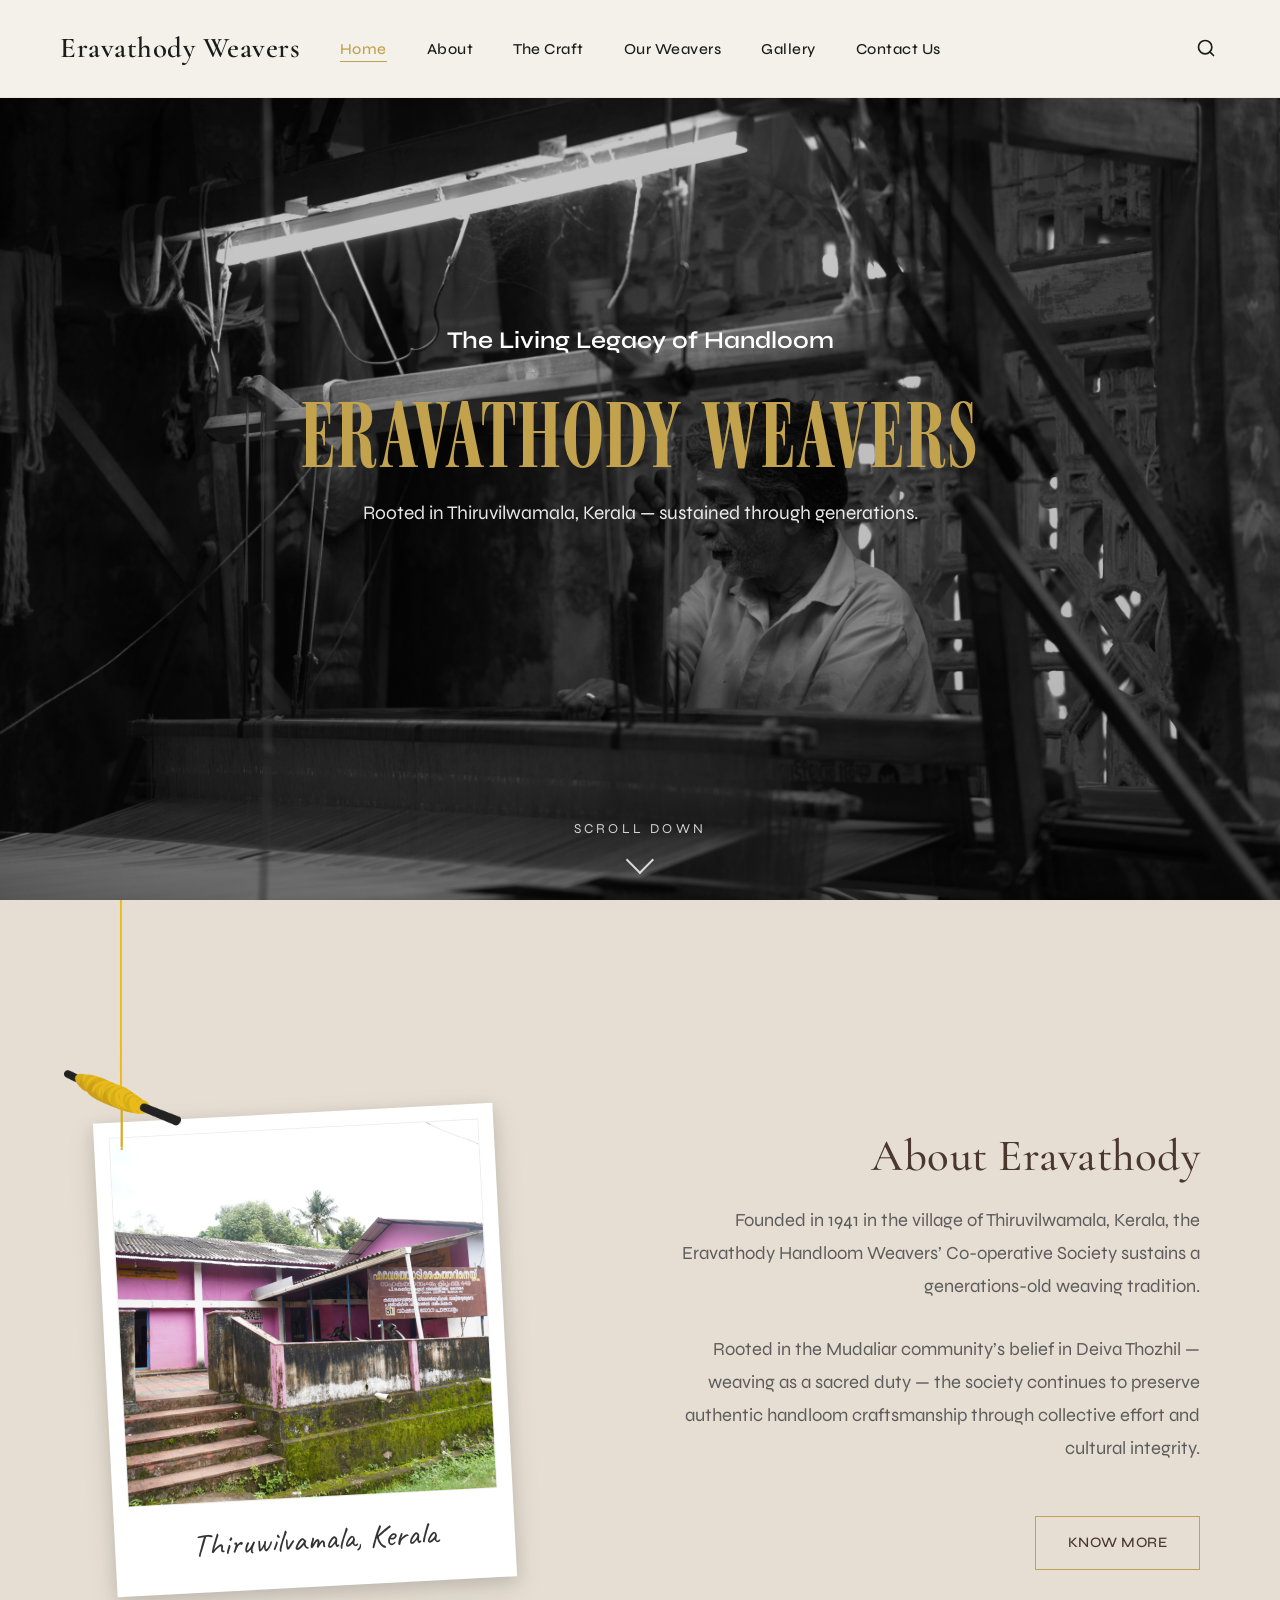
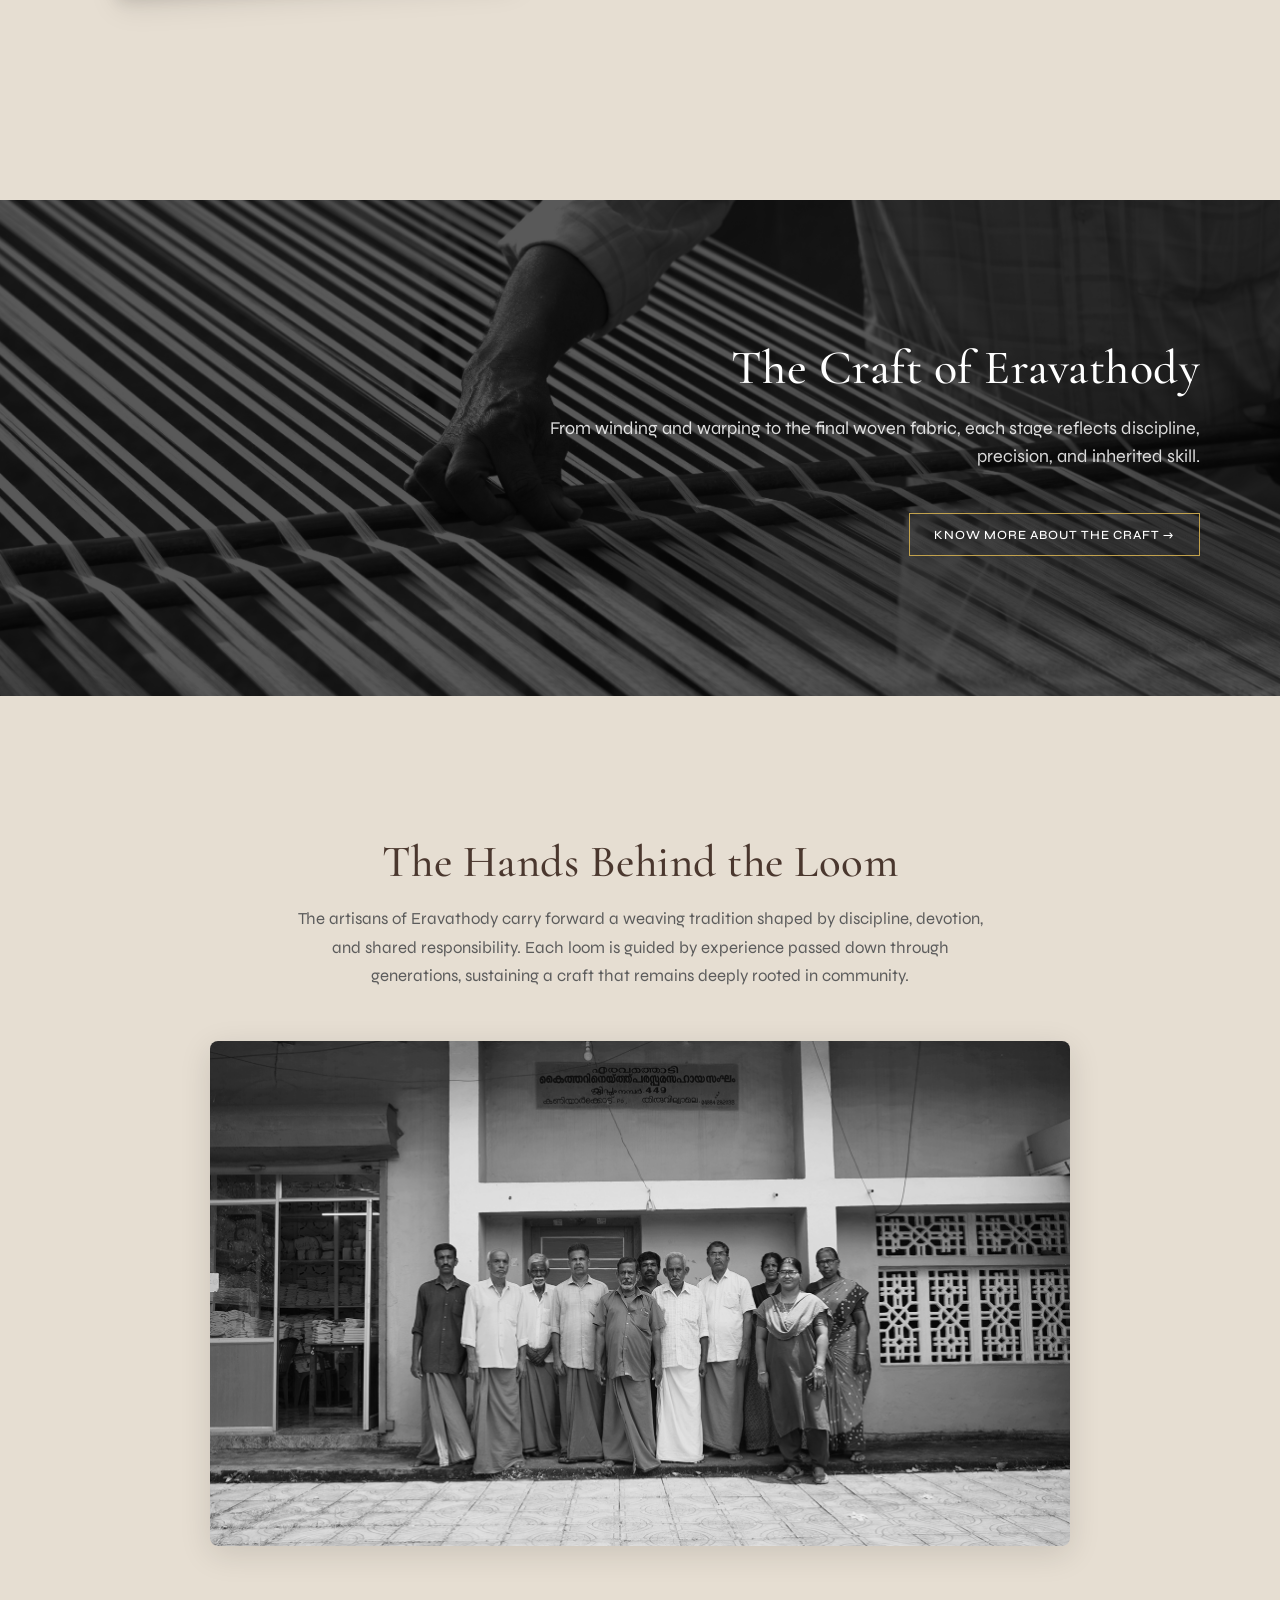
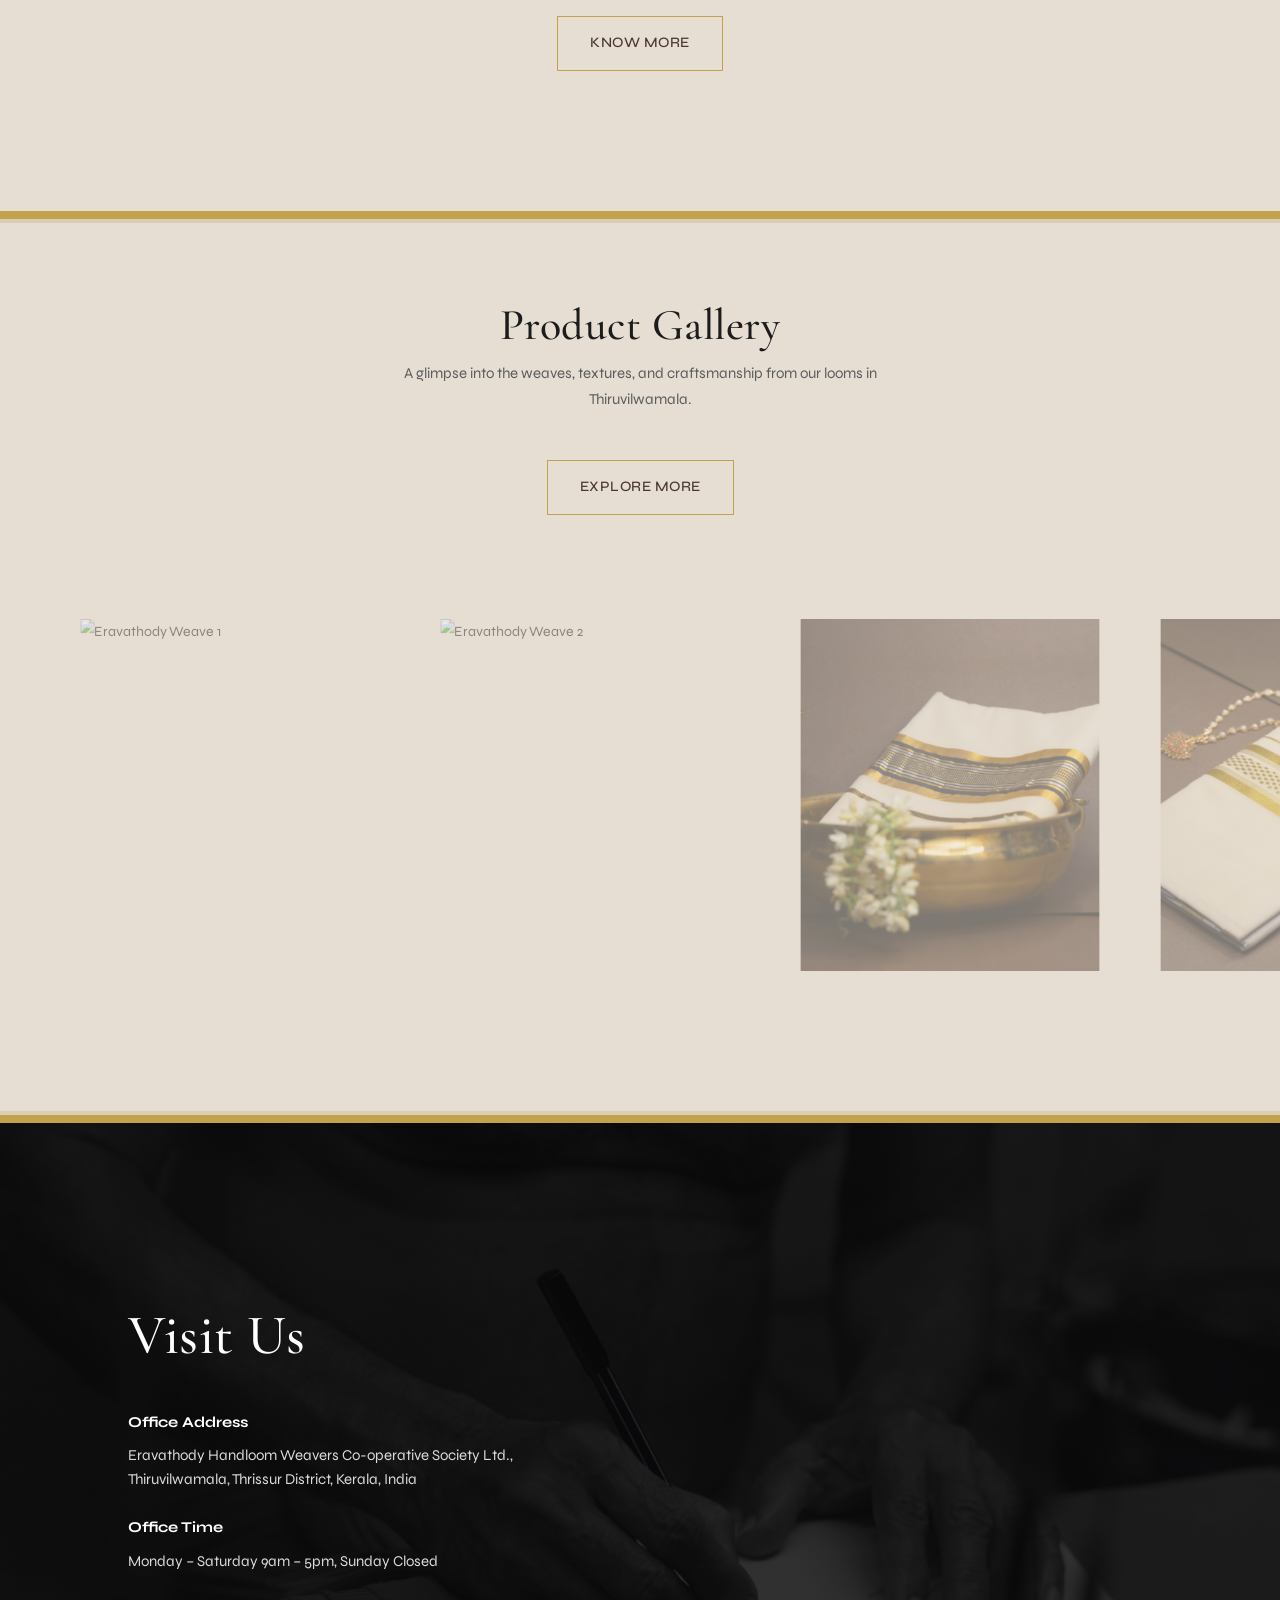
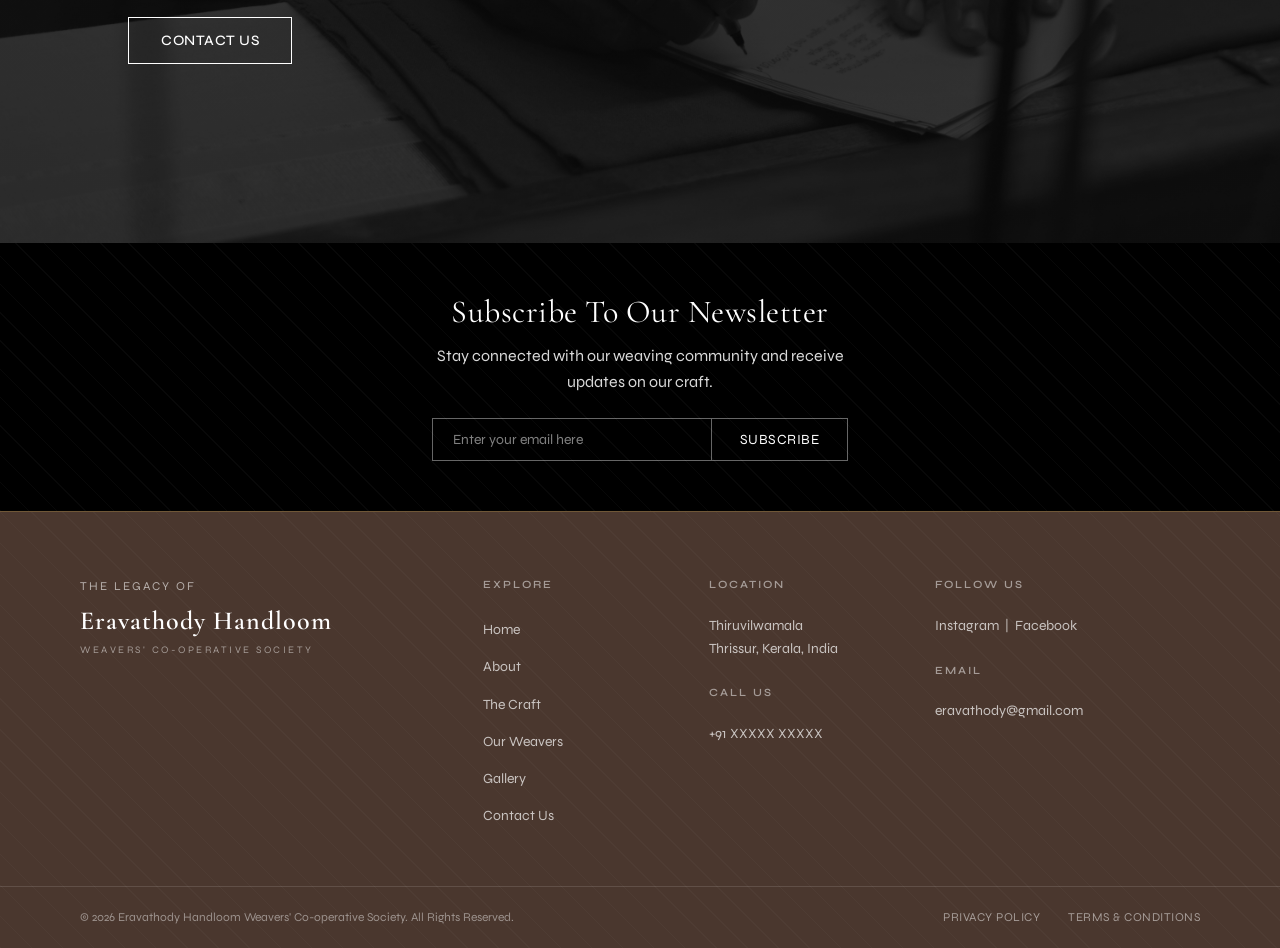
==== homepage/index.html @ 65a9f07a "Reorganize project structure, separate assets per section, and enhance gallery colors" ====
<!DOCTYPE html>
<html lang="en">

<head>
    <meta charset="UTF-8">
    <meta name="viewport" content="width=device-width, initial-scale=1.0">
    <title>Eravathody Handloom Weavers - Kerala</title>
    <link rel="icon" type="image/x-icon" href="imagesHP/Asset 1.ico">
    <!-- Google Fonts for Editorial Aesthetic -->
    <link rel="preconnect" href="https://fonts.googleapis.com">
    <link rel="preconnect" href="https://fonts.gstatic.com" crossorigin>
    <link
        href="https://fonts.googleapis.com/css2?family=Caveat:wght@400..700&family=Cormorant+Garamond:ital,wght@0,500;0,600;1,500&family=Syne:wght@400;500;600&display=swap"
        rel="stylesheet">

    <!-- Swiper CSS -->
    <link rel="stylesheet" href="https://cdn.jsdelivr.net/npm/swiper@11/swiper-bundle.min.css" />

    <!-- Link external CSS -->
    <link rel="stylesheet" href="homepage.css">
</head>

<body>

    <!-- Navigation Bar -->
    <header class="header">
        <!-- Navigation Bar click logo to home page -->
        <div class="logo">
            <a href="#home">Eravathody Weavers</a>
        </div>
        <!-- Navigation Bar links -->
        <nav class="nav-menu">
            <ul class="nav-links">
                <li><a href="#home" class="active">Home</a></li>
                <li><a href="../about/about.html">About</a></li>
                <li><a href="../the craft/craft.html">The Craft</a></li>
                <li><a href="../our weavers/weavers.html">Our Weavers</a></li>
                <li><a href="../gallery/gallery.html">Gallery</a></li>
                <li><a href="#contact">Contact Us</a></li>
            </ul>
        </nav>
        <div class="header__search">
            <div class="header__search-bar">
                <input type="text" class="header__search-input" placeholder="Search...">
            </div>
            <button class="search-toggle" aria-label="Toggle Search">
                <svg xmlns="http://www.w3.org/2000/svg" width="20" height="20" viewBox="0 0 24 24" fill="none"
                    stroke="currentColor" stroke-width="2" stroke-linecap="round" stroke-linejoin="round">
                    <circle cx="11" cy="11" r="8"></circle>
                    <line x1="21" y1="21" x2="16.65" y2="16.65"></line>
                </svg>
            </button>
        </div>
    </header>

    <main>
        <!-- Hero Banner: Brand Introduction and Core Identity -->
        <section id="home" class="hero section-padding">
            <div class="container fade-in">
                <div class="hero__text text-center">
                    <p class="hero__subtitle">The Living Legacy of Handloom</p>
                    <h1 class="hero__title">ERAVATHODY WEAVERS</h1>
                    <p class="hero__description">Rooted in Thiruvilwamala, Kerala — sustained through generations.</p>
                </div>
            </div>
            <div class="hero__swipe-indicator">
                <span class="hero__swipe-text">SCROLL DOWN</span>
                <div class="hero__swipe-arrow"></div>
            </div>
        </section>

        <!-- About Us Section -->
        <section id="about" class="about section-padding bg-light">
            <!-- Top corner decorative element -->
            <div class="about__decorative">
                <img src="imagesHP/gold.png" alt="Decorative element">
            </div>
            <!-- Polaroid image -->
            <div class="container fade-in about__grid">
                <div class="about__image-column">
                    <div class="about__polaroid">
                        <img src="imagesHP/pic2.JPG" alt="Thiruwilvamala Handloom">
                        <p class="about__polaroid-caption">Thiruwilvamala, Kerala</p>
                    </div>
                </div>
                <!-- About text -->
                <div class="about__text-column">
                    <h2>About Eravathody</h2>
                    <p class="about__description">
                        Founded in 1941 in the village of Thiruvilwamala, Kerala, the Eravathody Handloom Weavers’
                        Co-operative Society sustains a generations-old weaving tradition.
                    </p>
                    <p class="about__description">
                        Rooted in the Mudaliar community’s belief in Deiva Thozhil — weaving as a sacred duty — the
                        society
                        continues to preserve authentic handloom craftsmanship through collective effort and cultural
                        integrity.
                    </p>
                    <a href="../about/about.html" class="btn btn-outline">Know More</a>
                </div>
            </div>
        </section>

        <!-- ===== Know more about the craft ===== -->
        <section class="craft-banner section-padding">
            <div class="craft-banner-overlay"></div>
            <div class="container fade-in">
                <div class="craft-banner-content">
                    <h2 class="craft-banner-title">The Craft of Eravathody</h2>
                    <p class="craft-banner-desc">
                        From winding and warping to the final woven fabric, each stage reflects discipline, precision,
                        and inherited skill.
                    </p>
                    <!--Button-->
                    <a href="../the craft/craft.html" class="btn btn-outline craft-banner-btn">Know More About the Craft &rarr;</a>
                </div>
            </div>
        </section>

        <!-- Meet the Artisans -->
        <section id="weavers" class="artisan-section section-padding">
            <div class="container fade-in text-center">
                <h2 class="artisan-title">The Hands Behind the Loom</h2>
                <p class="artisan-subtext">The artisans of Eravathody carry forward a weaving tradition shaped by
                    discipline, devotion, and shared responsibility.
                    Each loom is guided by experience passed down through generations, sustaining a craft that remains
                    deeply rooted in community.</p>
                <div class="artisan-photo-wrapper">
                    <img src="imagesHP/eravathody gang.png" alt="Eravathody Weavers Group" class="artisan-photo">
                </div>
                <a href="../our weavers/weavers.html" class="btn btn-outline artisan-btn">Know More</a>
            </div>
        </section>

        <!-- ===== PRODUCT GALLERY SECTION ===== -->
        <section class="gallery">
            <div class="gallery__header">
                <h2 class="gallery__heading">Product Gallery</h2>
                <p class="gallery__subheading">A glimpse into the weaves, textures, and craftsmanship from our looms in
                    Thiruvilwamala.</p>
                <a href="../gallery/gallery.html" class="btn btn-outline gallery__explore-btn">Explore More</a>
            </div>
            <!-- Images list -->
            <div class="gallery__track" id="galleryTrack">
                <div class="gallery__item">
                    <img src="gallery section/DSC00782.jpg" alt="Eravathody Weave 1">
                </div>
                <div class="gallery__item">
                    <img src="gallery section/DSC00786.jpg" alt="Eravathody Weave 2">
                </div>
                <div class="gallery__item">
                    <img src="gallery section/DSC02269.jpg" alt="Eravathody Weave 3">
                </div>
                <div class="gallery__item">
                    <img src="gallery section/DSC02353.jpg" alt="Eravathody Weave 4">
                </div>
                <div class="gallery__item">
                    <img src="gallery section/DSC02393.jpg" alt="Eravathody Weave 5">
                </div>
                <div class="gallery__item">
                    <img src="gallery section/DSC02912.jpg" alt="Eravathody Weave 6">
                </div>
                <div class="gallery__item">
                    <img src="gallery section/DSC02944.jpg" alt="Eravathody Weave 7">
                </div>
                <div class="gallery__item">
                    <img src="gallery section/DSC03002.jpg" alt="Eravathody Weave 8">
                </div>
                <div class="gallery__item">
                    <img src="gallery section/_MG_9878.jpg" alt="Eravathody Weave 9">
                </div>
                <div class="gallery__item">
                    <img src="gallery section/_MG_9883.jpg" alt="Eravathody Weave 10">
                </div>
                <div class="gallery__item">
                    <img src="gallery section/_MG_9919.jpg" alt="Eravathody Weave 11">
                </div>
            </div>
        </section>

        <!-- Main Contact Information Banner -->
        <section id="contact" class="contact-banner">
            <div class="contact-banner__content fade-in">
                <h2 class="contact-banner__heading">Visit Us</h2>
                <div class="contact-banner__info">
                    <p class="contact-banner__label"><strong>Office Address</strong></p>
                    <p class="contact-banner__text">Eravathody Handloom Weavers Co-operative Society
                        Ltd.,<br>Thiruvilwamala,
                        Thrissur District, Kerala, India</p>
                    <p class="contact-banner__label"><strong>Office Time</strong></p>
                    <p class="contact-banner__text">Monday – Saturday 9am – 5pm, Sunday Closed</p>
                </div>
                <!--Button-->
                <button id="openContactModel" class="btn btn-outline"
                    style="color: #fff; border-color: var(--accent-gold); margin-top: 20px;">Contact Us</button>
            </div>
        </section>

        <!-- Newsletter Subscription Area -->
        <section class="newsletter">
            <div class="newsletter__content">
                <h2 class="newsletter__title">Subscribe To Our Newsletter</h2>
                <p class="newsletter__desc">Stay connected with our weaving community and receive updates on our craft.
                </p>
                <div class="newsletter__form">
                    <input type="email" class="newsletter__input" placeholder="Enter your email here">
                    <button class="newsletter__btn">Subscribe</button>
                </div>
            </div>
        </section>

        <!-- Contact Us when button is clicked -->
        <div id="contactModel" class="model">
            <div class="model__content">
                <button id="closeContactModel" class="model__close-btn" aria-label="Close model">&times;</button>
                <div class="model__card contact-form-card">
                    <h3 class="contact-form-card__heading">Write to Us</h3>

                    <!--Form-->
                    <form class="form">

                        <!-- User Inputs: First, Middle, and Last Name -->
                        <div class="form__row form__row--three-col">
                            <div class="form__group">
                                <input type="text" id="firstName" placeholder="First Name" required
                                    oninput="this.value=this.value.toUpperCase()">
                            </div>
                            <div class="form__group">
                                <input type="text" id="middleName" placeholder="Middle Name"
                                    oninput="this.value=this.value.toUpperCase()">
                            </div>
                            <div class="form__group">
                                <input type="text" id="lastName" placeholder="Last Name" required
                                    oninput="this.value=this.value.toUpperCase()">
                            </div>
                        </div>

                        <!-- User Contact Details: Telephone and Email Verification -->
                        <div class="form__row form__row--two-col">
                            <div class="form__group">
                                <input type="tel" id="phone" placeholder="Contact Number" maxlength="10"
                                    pattern="[0-9]{10}" inputmode="numeric"
                                    oninput="this.value=this.value.replace(/[^0-9]/g,'').slice(0,10)">
                            </div>
                            <div class="form__group">
                                <input type="email" id="email" placeholder="Email ID" required>
                            </div>
                        </div>

                        <!-- Gender Selection -->
                        <div class="form__row form__row--two-col">
                            <div class="form__group">
                                <select id="gender" class="form__select">
                                    <option value="" disabled selected>Gender (optional)</option>
                                    <option value="male">Male</option>
                                    <option value="female">Female</option>
                                    <option value="other">Other</option>
                                    <option value="prefer-not">Prefer not to say</option>
                                </select>
                            </div>
                            <!-- Regional District -->
                            <div class="form__group">
                                <select id="state" class="form__select" required>
                                    <option value="" disabled selected>District</option>
                                    <option>Thiruvananthapuram</option>
                                    <option>Kollam</option>
                                    <option>Pathanamthitta</option>
                                    <option>Alappuzha</option>
                                    <option>Kottayam</option>
                                    <option>Idukki</option>
                                    <option>Ernakulam</option>
                                    <option>Thrissur</option>
                                    <option>Palakkad</option>
                                    <option>Malappuram</option>
                                    <option>Kozhikode</option>
                                    <option>Wayanad</option>
                                    <option>Kannur</option>
                                    <option>Kasaragod</option>
                                </select>
                            </div>
                        </div>

                        <!-- User Date of Birth Input -->
                        <div class="form__row">
                            <div class="form__group form__group--full-width">
                                <input type="date" id="dob" class="form__date" placeholder="Date of Birth">
                            </div>
                        </div>

                        <!-- User Inquiry Message Textarea -->
                        <div class="form__row">
                            <div class="form__group form__group--full-width">
                                <textarea id="message" class="form__textarea" placeholder="Type message"
                                    rows="4"></textarea>
                            </div>
                        </div>

                        <!-- Form Submission Action -->
                        <div class="form__row">
                            <button type="submit" class="form__submit-btn">Submit</button>
                        </div>

                    </form>
                </div>
            </div>
        </div>

    </main>

    <!-- Site Footer: Secondary Navigation, Address, and Legal Elements -->
    <footer class="footer">
        <div class="footer__top">
            <!-- Brand Column -->
            <div class="footer__brand">
                <p class="footer__tagline">The Legacy of</p>
                <h2 class="footer__logo">Eravathody Handloom</h2>
                <p class="footer__sub">WEAVERS' CO-OPERATIVE SOCIETY</p>
            </div>

            <!-- Explore Column -->
            <div class="footer__column">
                <h4 class="footer__title">Explore</h4>
                <ul class="footer__links">
                    <li><a href="#">Home</a></li>
                    <li><a href="../about/about.html">About</a></li>
                    <li><a href="../the craft/craft.html">The Craft</a></li>
                    <li><a href="../our weavers/weavers.html">Our Weavers</a></li>
                    <li><a href="../gallery/gallery.html">Gallery</a></li>
                    <li><a href="#contact">Contact Us</a></li>
                </ul>
            </div>

            <!-- Location Column -->
            <div class="footer__column">
                <h4 class="footer__title">Location</h4>
                <p class="footer__text">Thiruvilwamala<br>Thrissur, Kerala, India</p>

                <h4 class="footer__title" style="margin-top: 24px;">Call Us</h4>
                <p class="footer__text">+91 XXXXX XXXXX</p>
            </div>

            <!-- Follow / Email Column -->
            <div class="footer__column">
                <h4 class="footer__title">Follow Us</h4>
                <p class="footer__text">Instagram &nbsp;|&nbsp; Facebook</p>

                <h4 class="footer__title" style="margin-top: 24px;">Email</h4>
                <p class="footer__text">eravathody@gmail.com</p>
            </div>
        </div>

        <!-- Bottom Bar -->
        <div class="footer__bottom">
            <p class="footer__copy">&copy; 2026 Eravathody Handloom Weavers' Co-operative Society. All Rights Reserved.
            </p>
            <div class="footer__bottom-links">
                <a href="#">Privacy Policy</a>
                <a href="#">Terms &amp; Conditions</a>
            </div>
        </div>
    </footer>

    <!-- Link external JS -->
    <!-- Swiper JS -->
    <script src="https://cdn.jsdelivr.net/npm/swiper@11/swiper-bundle.min.js"></script>

    <!-- Link external JS -->
    <script src="homepage.js"></script>
</body>

</html>
---- homepage/homepage.css ----
/* 1. CORE VARIABLES & FONTS */
@font-face {
    font-family: 'MenckenStdHead';
    src: url('font1.otf') format('opentype');
    font-weight: bold;
    font-style: normal;
}


* {
    margin: 0;
    padding: 0;
    box-sizing: border-box;
}

/* Default theme */
body {
    background-color: #F4F1EA;
    color: #1C1C1C;
    font-family: 'Syne', sans-serif;
    font-weight: 400;
    line-height: 1.7;
    /* Comfortable reading width */
    -webkit-font-smoothing: antialiased;
}

.container {
    max-width: 1200px;
    margin: 0 auto;
    padding: 0 40px;
}

.section-padding {
    padding: 140px 0;
}

.bg-light {
    background-color: #E6DED2;
}

.text-center {
    text-align: center;
}

/* =========================================
   2. GLOBAL STYLES & TYPOGRAPHY
   ========================================= */
h1,
h2,
h3 {
    font-family: 'Cormorant Garamond', serif;
    color: #1C1C1C;
    font-weight: 500;
    line-height: 1.2;
}

h2 {
    margin-bottom: 30px;
    font-size: 44.8px;
    letter-spacing: 0.5px;
    color: #4A372E;
}

p {
    margin-bottom: 24px;
    font-size: 16.8px;
    color: #5C5C5C;
    max-width: 700px;
    margin-left: auto;
    margin-right: auto;
    font-weight: 400;
}

/* 3. NAVIGATION HEADER (.header) */
.header {
    display: grid;
    grid-template-columns: 1fr auto 1fr;
    align-items: center;
    padding: 24px 60px;
    background-color: #F4F1EA;
    /* FIX THE NAVBAR ON TOP */
    position: fixed;
    top: 0;
    width: 100%;
    z-index: 1000;
    border-bottom: 1px solid rgba(28, 28, 28, 0.05);
    /* Minimal separator instead of shadow */
}

/* Brand Logo Container */
.logo {
    flex: 1;
    display: flex;
    justify-content: flex-start;
}

.logo a {
    text-decoration: none;
    font-family: 'Cormorant Garamond', serif;
    font-size: 28.8px;
    font-weight: 600;
    color: #1C1C1C;
    letter-spacing: 0.5px;
}

/* Navigation Menu Links container */
.nav-menu {
    display: flex;
    justify-content: center;
}

.nav-links {
    list-style: none;
    display: flex;
    gap: 40px;
}

/* Search Container and Interactions */
.header__search {
    display: flex;
    justify-content: flex-end;
    align-items: center;
    gap: 12px;
}

.search-toggle {
    background: none;
    border: none;
    color: #1C1C1C;
    cursor: pointer;
    display: flex;
    align-items: center;
    justify-content: center;
    transition: color 0.3s ease;
    padding: 4px;
}

.search-toggle:hover {
    color: #C2A24D;
}

.header__search-bar {
    width: 0;
    opacity: 0;
    overflow: hidden;
    transition: all 0.3s ease;
    display: flex;
    align-items: center;
}

.header__search-bar.active {
    width: 200px;
    opacity: 1;
}

.header__search-input {
    width: 100%;
    padding: 8px 12px;
    border: none;
    border-bottom: 1px solid #C2A24D;
    background: transparent;
    font-family: 'Syne', sans-serif;
    font-size: 14px;
    color: #1C1C1C;
    outline: none;
}

.header__search-input::placeholder {
    color: #5C5C5C;
    opacity: 0.6;
}

.nav-links a {
    text-decoration: none;
    font-family: 'Syne', sans-serif;
    color: #1C1C1C;
    font-size: 15.2px;
    font-weight: 500;
    letter-spacing: 0.5px;
    transition: color 0.3s ease;
    position: relative;
}

/*WHEN HOVERING THRU THE LINKS THE LINE SHOULD BE IN THE MIDDLE*/
.nav-links a::after {
    content: '';
    position: absolute;
    bottom: -4px;
    left: 0;
    width: 0%;
    height: 1px;
    background-color: #C2A24D;
    transition: width 0.3s ease;
}

/* HOVER THRU LINKS IN NAVBAR CHANGES COLOUR */
.nav-links a:hover,
.nav-links a.active {
    color: #C2A24D;
    /* active highlighting */
}

.nav-links a:hover::after,
.nav-links a.active::after {
    width: 100%;
}

/* 4. HERO BANNER SECTION (#home) */
.hero {
    min-height: 100vh;
    /* Full viewport height */
    display: flex;
    flex-direction: column;
    justify-content: center;
    align-items: center;
    padding-top: 80px;
    /* Account for navbar slightly */
    position: relative;
    background: linear-gradient(rgba(0, 0, 0, 0.2), rgba(0, 0, 0, 0.3)), url('hero.jpg') no-repeat center center/cover;
}

.hero__text {
    width: 100%;
    margin: 0 auto;
    position: relative;
    z-index: 2;
    display: flex;
    flex-direction: column;
    align-items: center;
}

.hero__subtitle {
    font-family: 'Syne', sans-serif;
    font-size: 24px;
    margin-top: 10px;
    margin-bottom: 10px;
    /* Reduced further to pull the title closer */
    color: #ffffff;
    font-weight: 600;
}

.hero__title {
    font-family: 'MenckenStdHead', serif;
    font-size: 96px;
    /* Increased from 4.5rem */
    /* Large imposing text */
    font-weight: bold;
    margin-bottom: 20px;
    line-height: 1.1;
    color: #C2A24D;
    /* Changed from #ffffff */
    text-transform: uppercase;
    letter-spacing: 2px;
}

.hero__description {
    font-family: 'Syne', sans-serif;
    font-size: 19.2px;
    color: rgba(255, 255, 255, 0.9);
    line-height: 1.6;
    max-width: 700px;
    margin: 0 auto;
    font-weight: 400;
}

/* Scroll Cue Indicator Animation */
.hero__swipe-indicator {
    position: absolute;
    bottom: 30px;
    /* Aligned nicely at the bottom */
    left: 50%;
    transform: translateX(-50%);
    display: flex;
    flex-direction: column;
    align-items: center;
    color: #ffffff;
    opacity: 0.8;
    z-index: 10;
    /* Ensure it stays above other things */
    cursor: pointer;
}

.hero__swipe-text {
    font-family: 'Syne', sans-serif;
    font-size: 13.6px;
    letter-spacing: 3.2px;
    margin-bottom: 10px;
    text-transform: uppercase;
}

.hero__swipe-arrow {
    width: 20px;
    height: 20px;
    border-right: 2px solid #ffffff;
    border-bottom: 2px solid #ffffff;
    transform: rotate(45deg);
}

@keyframes bounce {

    0%,
    20%,
    50%,
    80%,
    100% {
        transform: translateY(0) rotate(45deg);
    }

    40% {
        transform: translateY(-10px) rotate(45deg);
    }

    60% {
        transform: translateY(-5px) rotate(45deg);
    }
}

/* 5. ABOUT SECTION (.about) */
.about {
    min-height: 100vh;
    /* Full viewport height */
    /* Full page */
    display: flex;
    justify-content: center;
    align-items: center;
    background-color: #E6DED2;
    /* ensures it looks slightly distinct */
    position: relative;
    overflow: hidden;
    /* To prevent any overflow from absolute elements */
}

/* Aesthetic Floating Asset Layer */
.about__decorative {
    position: absolute;
    top: 0;
    left: 5%;
    /* Slightly right of the far left edge */
    z-index: 5;
}

.about__decorative img {
    height: 250px;
    /* Adjust height based on the image proportion */
    width: auto;
    object-fit: contain;
}

.about__grid {
    display: grid;
    grid-template-columns: 1fr 1fr;
    gap: 60px;
    align-items: center;
}

.about__image-column {
    display: flex;
    justify-content: center;
    position: relative;
    right: 40px;
    /* Shifts the polaroid container to the left */
}

.about__polaroid {
    background: #fff;
    padding: 15px 15px 50px 15px;
    box-shadow: 0 4px 15px rgba(0, 0, 0, 0.1), 0 10px 30px rgba(0, 0, 0, 0.1);
    transform: rotate(-3deg);
    transition: transform 0.3s ease;
    max-width: 400px;
    display: inline-block;
}



.about__polaroid img {
    width: 100%;
    height: auto;
    display: block;
    aspect-ratio: 1/1;
    object-fit: cover;
    border: 1px solid #eee;
}

.about__polaroid-caption {
    font-family: 'Caveat', cursive;
    font-size: 32px;
    color: #333;
    text-align: center;
    margin-top: 15px;
    /* Spacing below image */
    margin-bottom: -30px;
    /* Pull it slightly up towards the bottom padding edge */
}

.about__text-column {
    text-align: right;
    /* Right align the section text */
    display: flex;
    flex-direction: column;
    align-items: flex-end;
    /* right-align children like the button */
}

.about__text-column h2 {
    margin-bottom: 20px;
}

.about__description {
    font-size: 18.4px;
    line-height: 1.8;
    max-width: 1000px;
    margin: 0 0 30px 0;
    /* Removing auto side margins for right alignment */
    color: #5C5C5C;
}

/* 6. CRAFT BANNER SECTION (.craft-banner) */
.craft-banner {
    min-height: 480px;
    height: auto;
    position: relative;
    background: url('banner1.jpg') no-repeat center center / cover;
    display: flex;
    align-items: center;
    justify-content: center;
    overflow: hidden;
}

/* Banner Legibility Overlay Gradient */
.craft-banner-overlay {
    position: absolute;
    top: 0;
    left: 0;
    width: 100%;
    height: 100%;
    background: rgba(0, 0, 0, 0.65);
    /* Darker single-color overlay across the whole banner */
    z-index: 1;
}

.craft-banner .container {
    position: relative;
    z-index: 2;
    width: 100%;
    max-width: 100%;
    /* Removes max-width limit to push fully to the right */
    padding-right: 80px;
    /* Provides breathing room away from the absolute edge */
}

.craft-banner-content {
    max-width: 700px;
    margin-left: auto;
    margin-right: 0;
    text-align: right;
}

.craft-banner-title {
    font-family: 'Cormorant Garamond', serif;
    font-size: 48px;
    color: #ffffff;
    margin-bottom: 16px;
    font-weight: 500;
}

.craft-banner-desc {
    font-family: 'Syne', sans-serif;
    font-size: 18px;
    color: rgba(255, 255, 255, 0.85);
    line-height: 1.6;
    margin-bottom: 32px;
    font-weight: 400;
}

.btn.craft-banner-btn {
    border: 1px solid #C2A24D;
    color: #ffffff;
    padding: 10px 24px;
    font-size: 12.5px;
    letter-spacing: 0.8px;
    margin-top: 10px;
}

.btn.craft-banner-btn:hover {
    background-color: #C2A24D;
    color: #000000;
}

/* button; Know more about craft */
.btn {
    display: inline-block;
    padding: 14px 32px;
    background-color: #4A372E;
    color: #F4F1EA;
    font-family: 'Syne', sans-serif;
    font-weight: 500;
    font-size: 14.4px;
    /* 0.9rem */
    letter-spacing: 0.5px;
    text-transform: uppercase;
    text-decoration: none;
    border: 1px solid #4A372E;
    transition: all 0.3s ease;
    cursor: pointer;
    margin-top: 20px;
}

.btn:hover {
    background-color: #C2A24D;
    color: #F4F1EA;
    border-color: #C2A24D;
}

.btn-outline {
    background-color: transparent;
    color: #4A372E;
    border: 1px solid #C2A24D;
}

.btn-outline:hover {
    background-color: #C2A24D;
    color: #F4F1EA;
}

/* 7. ARTISAN SHOWCASE SECTION (.artisan-section) */
.artisan-section {
    background-color: #E6DED2;
    display: flex;
    justify-content: center;
    align-items: center;
}

.artisan-section .container {
    display: flex;
    flex-direction: column;
    align-items: center;
    text-align: center;
}

.artisan-title {
    font-family: 'Cormorant Garamond', serif;
    font-size: 44.8px;
    color: #4A372E;
    margin-bottom: 15px;
}

.artisan-subtext {
    font-family: 'Syne', sans-serif;
    font-size: 16.8px;
    color: #5C5C5C;
    margin-bottom: 50px;
}

.artisan-photo-wrapper {
    display: inline-block;
    max-width: 860px;
    width: 100%;
    margin: 0 auto 60px auto;
    overflow: hidden;
    border-radius: 8px;
    box-shadow: 0 8px 32px rgba(0, 0, 0, 0.12);
}

.artisan-photo {
    width: 100%;
    height: auto;
    display: block;
    object-fit: cover;
}

.artisan-btn {
    margin-top: 10px;
}

/* 8. PRODUCT GALLERY SECTION (.gallery) */
.gallery {
    background-color: #E6DED2;
    padding: 80px 0;
    position: relative;
    /* Kasavu: double gold stripe on top and bottom */
    border-top: 8px solid #C2A24D;
    border-bottom: 8px solid #C2A24D;
    box-shadow:
        inset 0 4px 0 0 rgba(185, 148, 90, 0.25),
        inset 0 -4px 0 0 rgba(185, 148, 90, 0.25);
}

.gallery__header {
    width: 100%;
    padding: 0 60px 40px;
    text-align: center;
    display: flex;
    flex-direction: column;
    align-items: center;
}

.gallery__heading {
    font-family: 'Cormorant Garamond', serif;
    font-size: 44px;
    font-weight: 500;
    color: #1C1C1C;
    margin-bottom: 10px;
}

.gallery__subheading {
    font-family: 'Syne', sans-serif;
    font-size: 15px;
    color: #5C5C5C;
    max-width: 480px;
    line-height: 1.7;
    margin-left: auto;
    margin-right: auto;
    text-align: center;
}

.gallery__explore-btn {
    display: inline-block;
    margin-top: 24px;
}

/* Horizontal scrollable track */
.gallery__track {
    display: flex;
    align-items: center;
    gap: 20px;
    overflow-x: scroll;
    cursor: grab;
    padding: 40px 60px;
    /* Hide scrollbar */
    -ms-overflow-style: none;
    scrollbar-width: none;
}

.gallery__track::-webkit-scrollbar {
    display: none;
}

.gallery__track:active {
    cursor: grabbing;
}

/* Individual photo card */
.gallery__item {
    flex: 0 0 340px;
    height: 400px;
    scroll-snap-align: center;
    overflow: hidden;
    filter: saturate(130%);
    opacity: 0.45;
    transform: scale(0.88);
    transition: filter 0.4s ease, opacity 0.4s ease, transform 0.4s ease;
}

.gallery__item img {
    width: 100%;
    height: 100%;
    object-fit: cover;
    display: block;
    pointer-events: none;
}

/* Hovered item — pops into full colour and full size */
.gallery__item:hover {
    filter: saturate(130%);
    opacity: 1;
    transform: scale(1);
}

/* 9. NEWSLETTER SUBSCRIPTION (.newsletter) */
.newsletter {
    background-color: #000000;
    /* Black */
    display: flex;
    align-items: center;
    justify-content: center;
    flex-direction: column;
    text-align: center;
    padding: 50px 80px;
    position: relative;
    overflow: hidden;
}

/* Subtle diamond pattern overlay */
.newsletter::before {
    content: '';
    position: absolute;
    top: 0;
    left: 0;
    width: 100%;
    height: 100%;
    background-image: repeating-linear-gradient(45deg,
            rgba(255, 255, 255, 0.03) 0px,
            rgba(255, 255, 255, 0.03) 1px,
            transparent 1px,
            transparent 20px);
    pointer-events: none;
}

.newsletter__content {
    max-width: 450px;
    z-index: 1;
    display: flex;
    flex-direction: column;
    align-items: center;
    text-align: center;
    width: 100%;
}

.newsletter__title {
    font-family: 'Cormorant Garamond', serif;
    font-size: 32px;
    color: #ffffff;
    margin-bottom: 12px;
    font-weight: 400;
    text-align: center;
    width: 100%;
}

.newsletter__desc {
    font-family: 'Syne', sans-serif;
    font-size: 16px;
    color: rgba(255, 255, 255, 0.85);
    line-height: 1.6;
    margin-bottom: 24px;
    max-width: 480px;
    margin-left: auto;
    margin-right: auto;
    text-align: center;
}

.newsletter__form {
    display: flex;
    gap: 0;
    align-items: center;
}

.newsletter__input {
    padding: 12px 20px;
    width: 280px;
    border: 1px solid rgba(255, 255, 255, 0.4);
    background: transparent;
    color: #ffffff;
    font-family: 'Syne', sans-serif;
    font-size: 14px;
    outline: none;
}

.newsletter__input::placeholder {
    color: rgba(255, 255, 255, 0.5);
}

.newsletter__btn {
    padding: 12px 28px;
    background: transparent;
    border: 1px solid rgba(255, 255, 255, 0.4);
    border-left: none;
    color: #ffffff;
    font-family: 'Syne', sans-serif;
    font-size: 14px;
    letter-spacing: 0.5px;
    cursor: pointer;
    transition: background-color 0.3s ease, color 0.3s ease;
    text-transform: uppercase;
}

.newsletter__btn:hover {
    background-color: #C2A24D;
    border-color: #C2A24D;
    color: #fff;
}


/* 10. CONTACT INFO BANNER (#contact) */
.contact-banner {
    min-height: 80vh;
    display: flex;
    justify-content: flex-start;
    align-items: center;
    background: linear-gradient(rgba(0, 0, 0, 0.3), rgba(0, 0, 0, 0.3)), url('write.jpg') no-repeat center center / cover;
    padding: 80px 10%;
    /* 10% pads it nicely away from the left border */
    color: #ffffff;
    position: relative;
    text-align: left;
}

.contact-banner__content {
    max-width: 600px;
    margin: 0;
    /* Removing auto margin so it tracks left */
}

.contact-banner__heading {
    font-family: 'Cormorant Garamond', serif;
    font-size: 56px;
    color: #ffffff;
    font-weight: 500;
    line-height: 1.2;
    margin-bottom: 40px;
}

.contact-banner__info .small-uppercase {
    font-family: 'Syne', sans-serif;
    font-size: 14px;
    text-transform: uppercase;
    letter-spacing: 2px;
    color: #C2A24D;
    margin-bottom: 24px;
}

.contact-banner__label {
    font-size: 15px;
    font-weight: 600;
    color: #ffffff;
    margin-bottom: 8px;
}

.contact-banner__text {
    font-size: 15px;
    color: rgba(255, 255, 255, 0.85);
    margin-bottom: 24px;
    line-height: 1.6;
}

/* Overlay Restyling for Form */
.model {
    position: fixed;
    top: 0;
    left: 0;
    width: 100%;
    height: 100%;
    background: rgba(0, 0, 0, 0.8);
    display: flex;
    justify-content: center;
    align-items: center;
    z-index: 2000;
    opacity: 0;
    pointer-events: none;
    transition: opacity 0.3s ease;
    backdrop-filter: blur(5px);
}

.model.active {
    opacity: 1;
    pointer-events: auto;
}

.model__content {
    position: relative;
    transform: translateY(20px);
    transition: transform 0.3s ease;
    width: 100%;
    max-width: 560px;
}

.model.active .model__content {
    transform: translateY(0);
}

.model__close-btn {
    position: absolute;
    top: -40px;
    right: 0;
    background: transparent;
    border: none;
    color: #ffffff;
    font-size: 32px;
    cursor: pointer;
    transition: color 0.3s ease;
}

.model__close-btn:hover {
    color: #C2A24D;
}

.contact-form-card.model__card {
    background: #ffffff;
    padding: 50px 40px;
    width: 100%;
    box-shadow: 0 15px 50px rgba(0, 0, 0, 0.2);
    border-radius: 4px;
    /* Slight subtle rounding for model */
    max-height: 85vh;
    overflow-y: auto;
}

.contact-form-card__heading {
    font-family: 'Cormorant Garamond', serif;
    font-size: 32px;
    color: #1C1C1C;
    margin-bottom: 30px;
    font-weight: 500;
}

.form .form__row {
    display: flex;
    gap: 12px;
    margin-bottom: 14px;
}

.form .form__row--three-col {
    display: grid;
    grid-template-columns: 1fr 1fr 1fr;
    gap: 10px;
}

.form .form__row--two-col {
    display: grid;
    grid-template-columns: 1fr 1fr;
    gap: 12px;
}

.form .form__group {
    display: flex;
    flex-direction: column;
    flex: 1;
}

.form .form__group--full-width {
    width: 100%;
}

.form input[type="text"],
.form input[type="tel"],
.form input[type="email"],
.form input[type="date"],
.form .form__select {
    width: 100%;
    padding: 12px 14px;
    border: 1px solid #ddd;
    background: #f9f9f9;
    font-family: 'Syne', sans-serif;
    font-size: 13.6px;
    color: #1C1C1C;
    outline: none;
    transition: border-color 0.3s ease;
    appearance: none;
    -webkit-appearance: none;
    border-radius: 0;
}

.form input:focus,
.form .form__select:focus {
    border-color: #C2A24D;
    background: #fff;
}

.form input::placeholder {
    color: #aaa;
}

.form .form__select {
    cursor: pointer;
    background-image: url("data:image/svg+xml,%3Csvg xmlns='http://www.w3.org/2000/svg' width='12' height='8' viewBox='0 0 12 8'%3E%3Cpath d='M1 1l5 5 5-5' stroke='%23999' stroke-width='1.5' fill='none'/%3E%3C/svg%3E");
    background-repeat: no-repeat;
    background-position: right 14px center;
    padding-right: 36px;
}

.form__textarea {
    width: 100%;
    padding: 12px 14px;
    border: 1px solid #ddd;
    background: #f9f9f9;
    font-family: 'Syne', sans-serif;
    font-size: 13.6px;
    color: #1C1C1C;
    outline: none;
    resize: vertical;
    transition: border-color 0.3s ease;
    border-radius: 0;
}

.form__textarea:focus {
    border-color: #C2A24D;
    background: #fff;
}

.form__textarea::placeholder {
    color: #aaa;
}

.form__submit-btn {
    background-color: #C2A24D;
    color: #ffffff;
    border: none;
    padding: 14px 48px;
    font-family: 'Syne', sans-serif;
    font-size: 14px;
    font-weight: 500;
    letter-spacing: 1px;
    text-transform: uppercase;
    cursor: pointer;
    transition: background-color 0.3s ease;
}

.form__submit-btn:hover {
    background-color: #4A372E;
}

/* 11. FOOTER AREA (.footer) */
.footer {
    background-color: #4A372E;
    /* Loom brown */
    color: rgba(255, 255, 255, 0.85);
    position: relative;
    overflow: hidden;
    border-top: 1px solid rgba(194, 162, 77, 0.3);
}

/* Subtle diamond texture overlay */
.footer::before {
    content: '';
    position: absolute;
    inset: 0;
    background-image: repeating-linear-gradient(45deg,
            rgba(255, 255, 255, 0.025) 0px,
            rgba(255, 255, 255, 0.025) 1px,
            transparent 1px,
            transparent 22px);
    pointer-events: none;
    z-index: 0;
}

.footer__top {
    display: grid;
    grid-template-columns: 2fr 1fr 1fr 1.5fr;
    gap: 50px;
    padding: 64px 80px 48px 80px;
    position: relative;
    z-index: 1;
    border-bottom: 1px solid rgba(255, 255, 255, 0.12);
}

/* Brand Column */
.footer__brand {
    padding-right: 20px;
}

.footer__tagline {
    font-family: 'Syne', sans-serif;
    font-size: 12px;
    letter-spacing: 2px;
    text-transform: uppercase;
    color: rgba(255, 255, 255, 0.6);
    margin-bottom: 8px;
    max-width: 100%;
    margin-left: 0;
    margin-right: 0;
}

.footer__logo {
    font-family: 'Cormorant Garamond', serif;
    font-size: 26px;
    color: #ffffff;
    font-weight: 600;
    letter-spacing: 1px;
    margin-bottom: 6px;
    line-height: 1.2;
}

.footer__sub {
    font-family: 'Syne', sans-serif;
    font-size: 10px;
    letter-spacing: 2.5px;
    color: rgba(255, 255, 255, 0.5);
    text-transform: uppercase;
    max-width: 100%;
    margin: 0;
}

/* Other columns */
.footer__title {
    font-family: 'Syne', sans-serif;
    font-size: 11px;
    font-weight: 600;
    letter-spacing: 2px;
    text-transform: uppercase;
    color: rgba(255, 255, 255, 0.5);
    margin-bottom: 20px;
}

.footer__links {
    list-style: none;
    padding: 0;
    margin: 0;
}

.footer__links li {
    margin-bottom: 10px;
}

.footer__links a {
    font-family: 'Syne', sans-serif;
    font-size: 14px;
    color: rgba(255, 255, 255, 0.7);
    text-decoration: none;
    transition: color 0.3s ease;
}

.footer__links a:hover {
    color: #C2A24D;
}

.footer__text {
    font-family: 'Syne', sans-serif;
    font-size: 14px;
    color: rgba(255, 255, 255, 0.7);
    line-height: 1.6;
    max-width: 100%;
    margin: 0 0 0 0;
}

/* Bottom bar */
.footer__bottom {
    display: flex;
    justify-content: space-between;
    align-items: center;
    padding: 20px 80px;
    position: relative;
    z-index: 1;
}

.footer__copy {
    font-family: 'Syne', sans-serif;
    font-size: 12px;
    color: rgba(255, 255, 255, 0.45);
    margin: 0;
    max-width: 100%;
}

.footer__bottom-links {
    display: flex;
    gap: 28px;
}

.footer__bottom-links a {
    font-family: 'Syne', sans-serif;
    font-size: 12px;
    color: rgba(255, 255, 255, 0.5);
    text-decoration: none;
    letter-spacing: 0.5px;
    text-transform: uppercase;
    transition: color 0.3s ease;
}

.footer__bottom-links a:hover {
    color: #C2A24D;
}

/* 12. GLOBAL ANIMATIONS & TRANSITIONS */
.fade-in {
    opacity: 0;
    transform: translateY(20px);
    transition: opacity 0.8s ease, transform 0.8s ease;
}

.fade-in.visible {
    opacity: 1;
    transform: translateY(0);
}

/* =========================================
   13. ABOUT PAGE SPECIFIC STYLES
   ========================================= */
.about-hero {
    min-height: 60vh;
    display: flex;
    align-items: center;
    justify-content: center;
    background: linear-gradient(rgba(0, 0, 0, 0.3), rgba(0, 0, 0, 0.3)), url('hero.jpg') no-repeat center center/cover;
}

.about-hero__title {
    font-family: 'Cormorant Garamond', serif;
    font-size: 72px;
    color: #C2A24D;
    font-weight: 600;
    margin-bottom: 20px;
}

.about-history {
    position: relative;
}

.mission-section {
    background-color: #F4F1EA;
}

.mission-content {
    max-width: 1200px;
    margin: 0 auto;
}

.mission-grid {
    display: grid;
    grid-template-columns: repeat(2, 1fr);
    gap: 40px;
    margin-top: 50px;
}

.mission-card {
    background: #fff;
    padding: 40px 35px;
    border-left: 3px solid #C2A24D;
    transition: transform 0.3s ease, box-shadow 0.3s ease;
}

.mission-card:hover {
    transform: translateY(-5px);
    box-shadow: 0 8px 25px rgba(0, 0, 0, 0.08);
}

.mission-card__title {
    font-family: 'Cormorant Garamond', serif;
    font-size: 28px;
    color: #4A372E;
    margin-bottom: 16px;
    font-weight: 600;
}

.mission-card__text {
    font-size: 16px;
    color: #5C5C5C;
    line-height: 1.7;
    margin: 0;
}

.legacy-section {
    position: relative;
}

.legacy-grid {
    display: grid;
    grid-template-columns: 1.2fr 1fr;
    gap: 60px;
    align-items: center;
}

.legacy-text {
    text-align: left;
}

.legacy-image {
    display: flex;
    justify-content: center;
    align-items: center;
}

.legacy-photo {
    width: 100%;
    max-width: 450px;
    height: auto;
    border: 8px solid #fff;
    box-shadow: 0 8px 30px rgba(0, 0, 0, 0.15);
}

/* =========================================
   14. CRAFT PAGE SPECIFIC STYLES
   ========================================= */
.craft-hero {
    min-height: 60vh;
    display: flex;
    align-items: center;
    justify-content: center;
    background: linear-gradient(rgba(0, 0, 0, 0.3), rgba(0, 0, 0, 0.3)), url('hero.jpg') no-repeat center center/cover;
}

.craft-hero__title {
    font-family: 'Cormorant Garamond', serif;
    font-size: 72px;
    color: #C2A24D;
    font-weight: 600;
    margin-bottom: 20px;
}

.craft-intro {
    background-color: #E6DED2;
}

.craft-intro-content {
    max-width: 900px;
    margin: 0 auto;
}

.process-section {
    background-color: #F4F1EA;
}

.process-step {
    display: grid;
    grid-template-columns: 120px 1fr;
    gap: 50px;
    margin-bottom: 70px;
    align-items: start;
}

.process-step__number {
    font-family: 'Cormorant Garamond', serif;
    font-size: 64px;
    color: #C2A24D;
    font-weight: 600;
    line-height: 1;
}

.process-step__title {
    font-family: 'Cormorant Garamond', serif;
    font-size: 36px;
    color: #4A372E;
    margin-bottom: 20px;
    font-weight: 600;
}

.process-step__text {
    font-size: 17px;
    color: #5C5C5C;
    line-height: 1.8;
    max-width: 100%;
    margin: 0;
}

.philosophy-section {
    position: relative;
}

/* =========================================
   15. WEAVERS PAGE SPECIFIC STYLES
   ========================================= */
.weavers-hero {
    min-height: 60vh;
    display: flex;
    align-items: center;
    justify-content: center;
    background: linear-gradient(rgba(0, 0, 0, 0.3), rgba(0, 0, 0, 0.3)), url('hero.jpg') no-repeat center center/cover;
}

.weavers-hero__title {
    font-family: 'Cormorant Garamond', serif;
    font-size: 72px;
    color: #C2A24D;
    font-weight: 600;
    margin-bottom: 20px;
}

.weavers-intro {
    background-color: #E6DED2;
}

.weavers-intro-content {
    max-width: 900px;
    margin: 0 auto;
}

.featured-weavers {
    background-color: #F4F1EA;
}

.weaver-profile {
    display: grid;
    grid-template-columns: 1fr 1.5fr;
    gap: 70px;
    margin-bottom: 100px;
    align-items: center;
}

.weaver-profile--reverse {
    grid-template-columns: 1.5fr 1fr;
}

.weaver-profile--reverse .weaver-profile__image {
    order: 2;
}

.weaver-profile--reverse .weaver-profile__content {
    order: 1;
    text-align: right;
}

.weaver-polaroid {
    background: #fff;
    padding: 15px 15px 50px 15px;
    box-shadow: 0 4px 15px rgba(0, 0, 0, 0.1), 0 10px 30px rgba(0, 0, 0, 0.1);
    transform: rotate(-2deg);
    transition: transform 0.3s ease;
    max-width: 380px;
    margin: 0 auto;
}

.weaver-polaroid:hover {
    transform: rotate(0deg) scale(1.02);
}

.weaver-polaroid img {
    width: 100%;
    height: auto;
    display: block;
    aspect-ratio: 1/1;
    object-fit: cover;
    border: 1px solid #eee;
}

.weaver-polaroid__caption {
    font-family: 'Caveat', cursive;
    font-size: 28px;
    color: #333;
    text-align: center;
    margin-top: 15px;
    margin-bottom: -30px;
}

.weaver-profile__name {
    font-family: 'Cormorant Garamond', serif;
    font-size: 40px;
    color: #4A372E;
    margin-bottom: 8px;
    font-weight: 600;
}

.weaver-profile__role {
    font-family: 'Syne', sans-serif;
    font-size: 14px;
    text-transform: uppercase;
    letter-spacing: 2px;
    color: #C2A24D;
    margin-bottom: 24px;
    font-weight: 600;
}

.weaver-profile__text {
    font-size: 17px;
    color: #5C5C5C;
    line-height: 1.8;
    margin-bottom: 20px;
}

.community-section {
    position: relative;
}

/* =========================================
   16. GALLERY PAGE SPECIFIC STYLES
   ========================================= */
.gallery-hero {
    min-height: 60vh;
    display: flex;
    align-items: center;
    justify-content: center;
    background: linear-gradient(rgba(0, 0, 0, 0.3), rgba(0, 0, 0, 0.3)), url('hero.jpg') no-repeat center center/cover;
}

.gallery-hero__title {
    font-family: 'Cormorant Garamond', serif;
    font-size: 72px;
    color: #C2A24D;
    font-weight: 600;
    margin-bottom: 20px;
}

.gallery-intro {
    background-color: #E6DED2;
}

.gallery-intro-content {
    max-width: 900px;
    margin: 0 auto;
}

.full-gallery {
    background-color: #F4F1EA;
}

.gallery-grid {
    display: grid;
    grid-template-columns: repeat(3, 1fr);
    gap: 30px;
}

.gallery-grid__item {
    position: relative;
    overflow: hidden;
    aspect-ratio: 1/1;
    cursor: pointer;
    transition: transform 0.3s ease;
}

.gallery-grid__item:hover {
    transform: scale(1.02);
}

.gallery-grid__item img {
    width: 100%;
    height: 100%;
    object-fit: cover;
    display: block;
    transition: transform 0.5s ease;
}

.gallery-grid__item:hover img {
    transform: scale(1.1);
}

.gallery-grid__overlay {
    position: absolute;
    bottom: 0;
    left: 0;
    right: 0;
    background: linear-gradient(to top, rgba(0, 0, 0, 0.8), transparent);
    padding: 30px 20px 20px 20px;
    opacity: 0;
    transition: opacity 0.3s ease;
}

.gallery-grid__item:hover .gallery-grid__overlay {
    opacity: 1;
}

.gallery-grid__caption {
    font-family: 'Syne', sans-serif;
    font-size: 15px;
    color: #ffffff;
    font-weight: 500;
    letter-spacing: 0.5px;
    margin: 0;
}

.gallery-categories {
    position: relative;
}

.categories-grid {
    display: grid;
    grid-template-columns: repeat(2, 1fr);
    gap: 40px;
    margin-top: 50px;
}

.category-card {
    background: #fff;
    padding: 40px 35px;
    border-left: 3px solid #C2A24D;
    transition: transform 0.3s ease, box-shadow 0.3s ease;
}

.category-card:hover {
    transform: translateY(-5px);
    box-shadow: 0 8px 25px rgba(0, 0, 0, 0.08);
}

.category-card__title {
    font-family: 'Cormorant Garamond', serif;
    font-size: 28px;
    color: #4A372E;
    margin-bottom: 16px;
    font-weight: 600;
}

.category-card__text {
    font-size: 16px;
    color: #5C5C5C;
    line-height: 1.7;
    margin: 0;
}
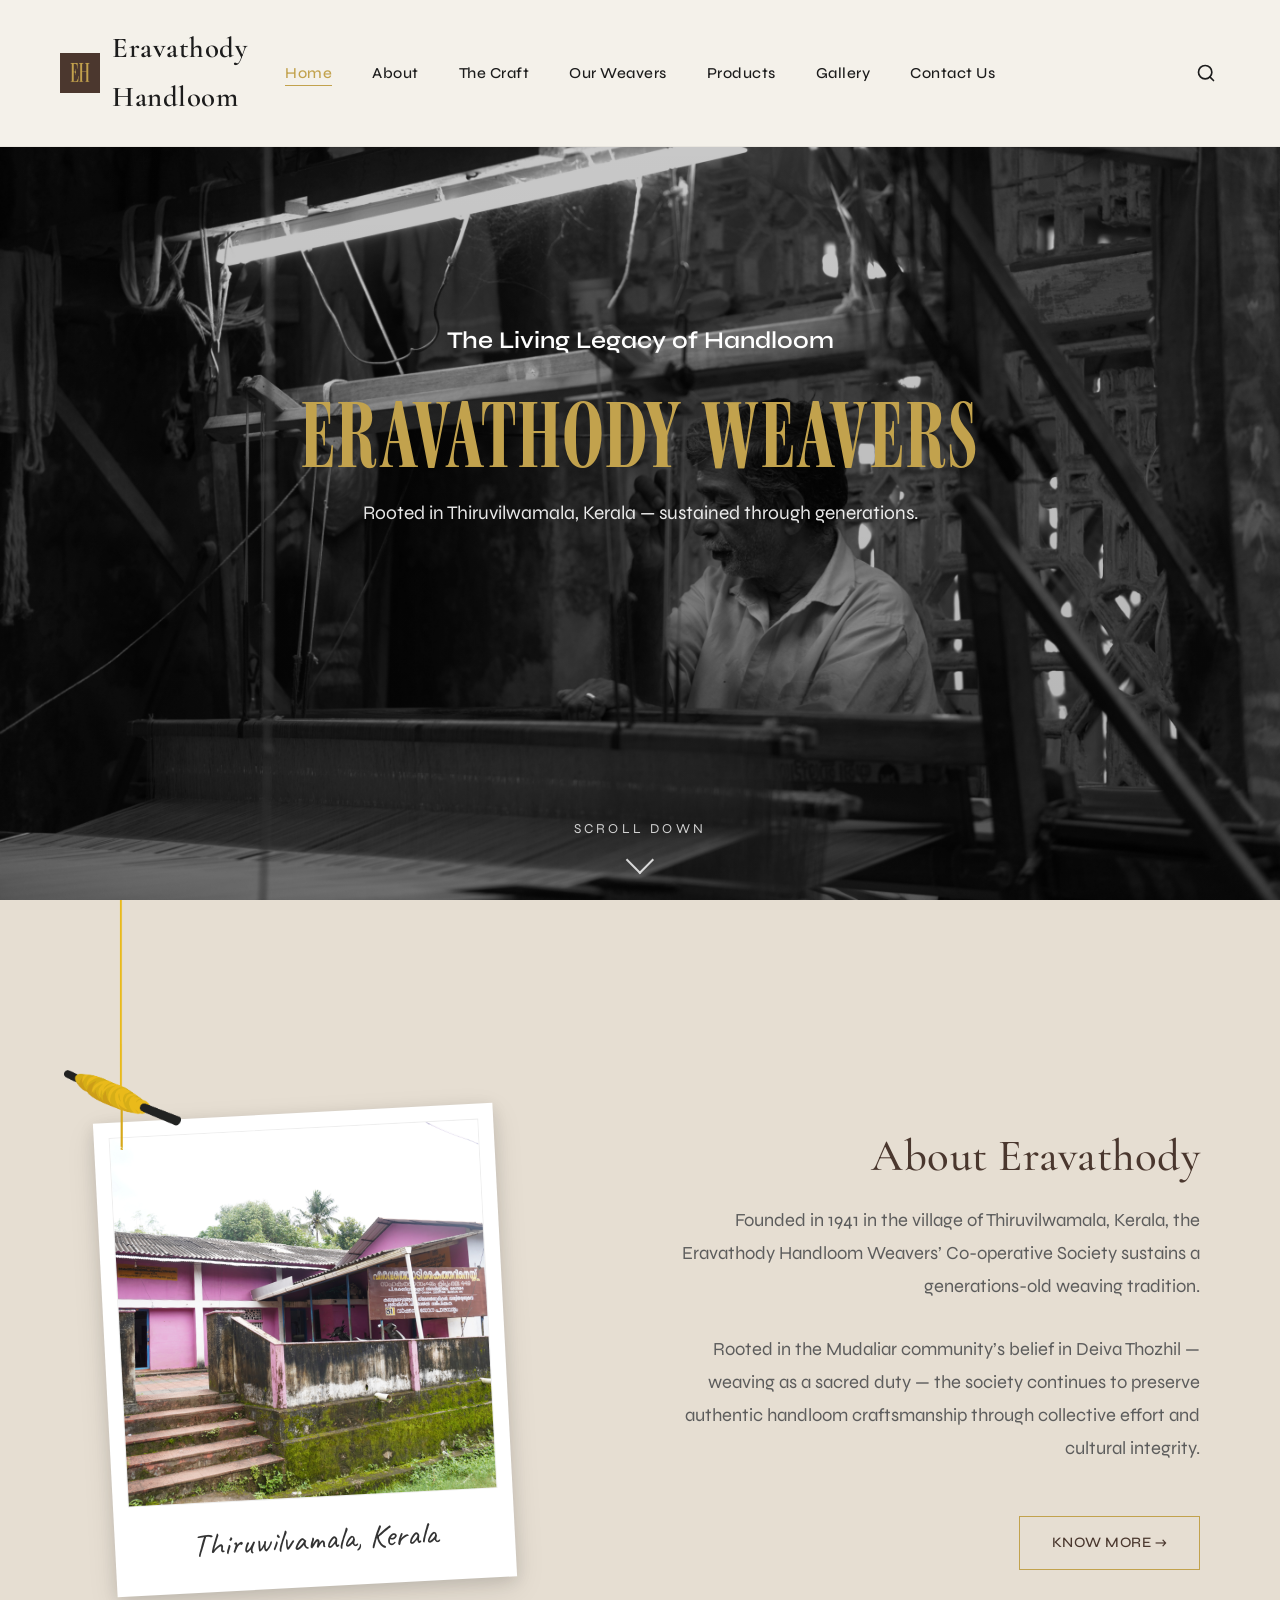
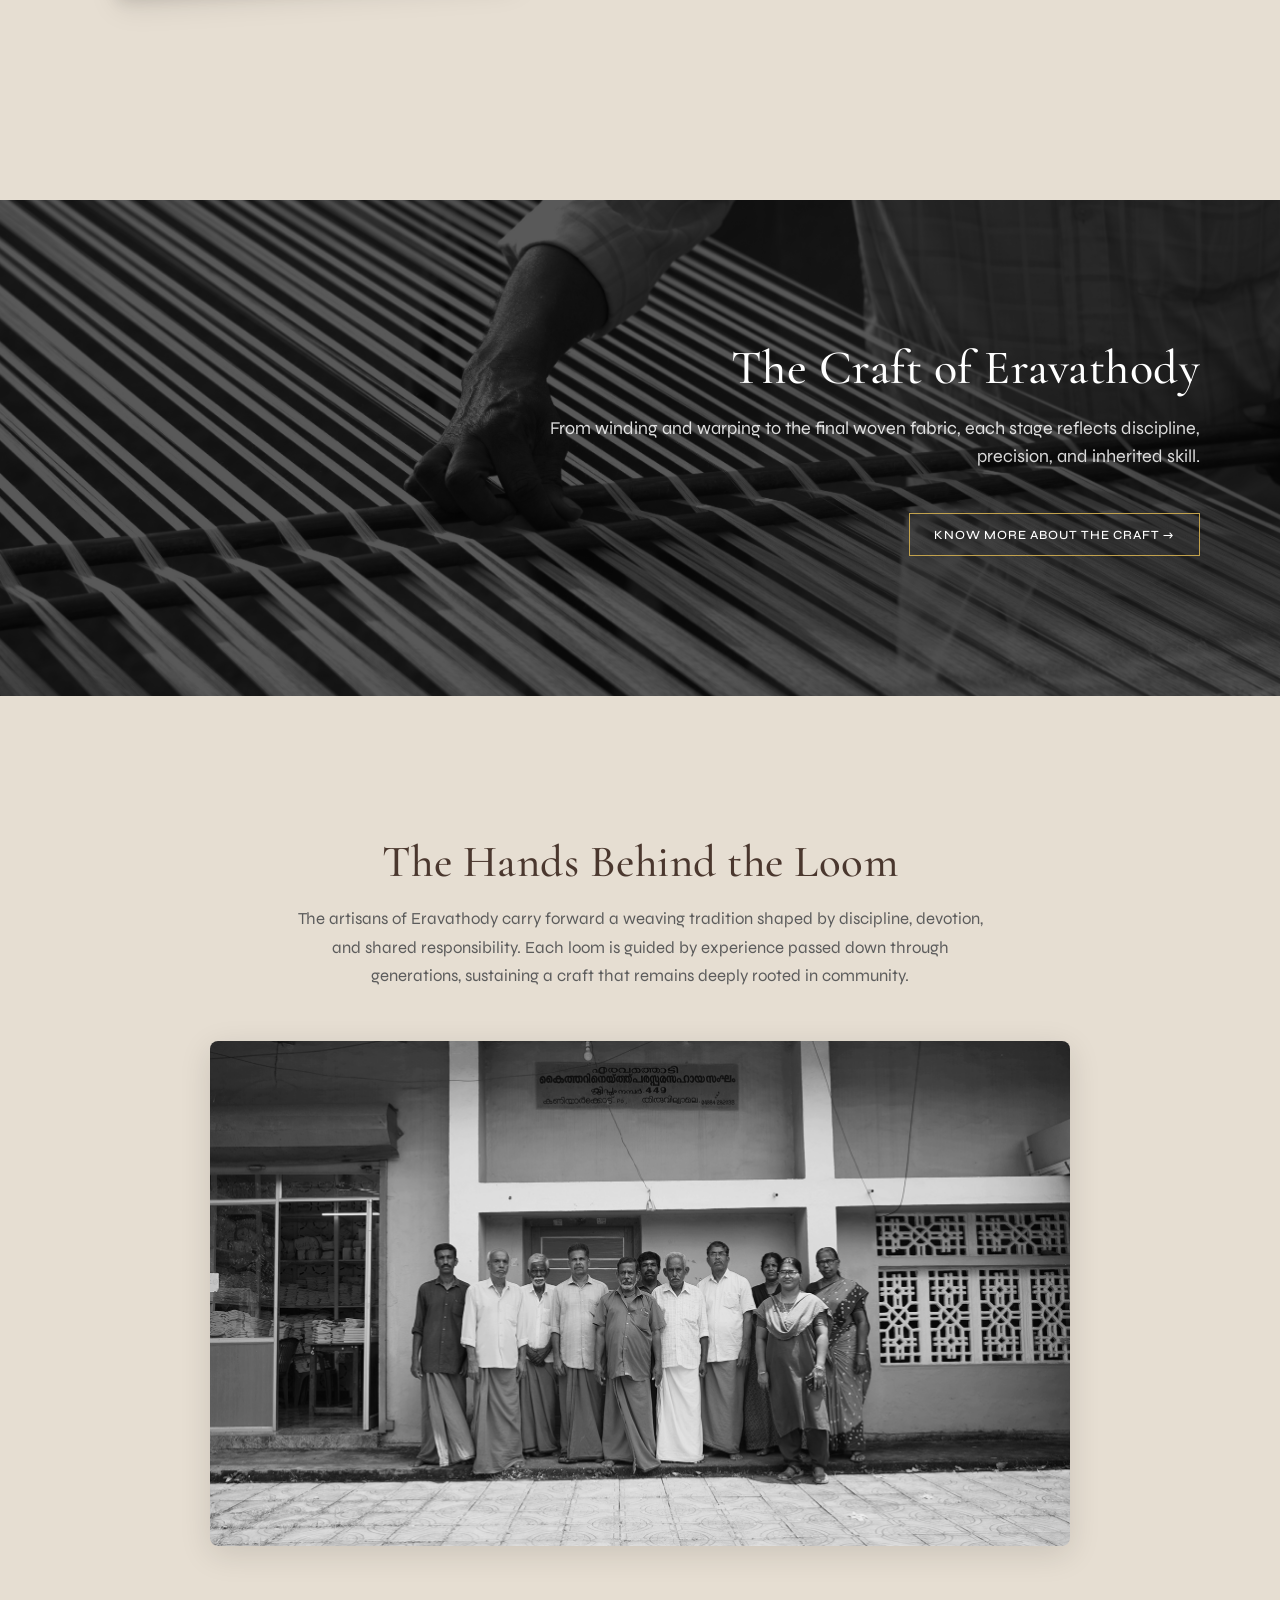
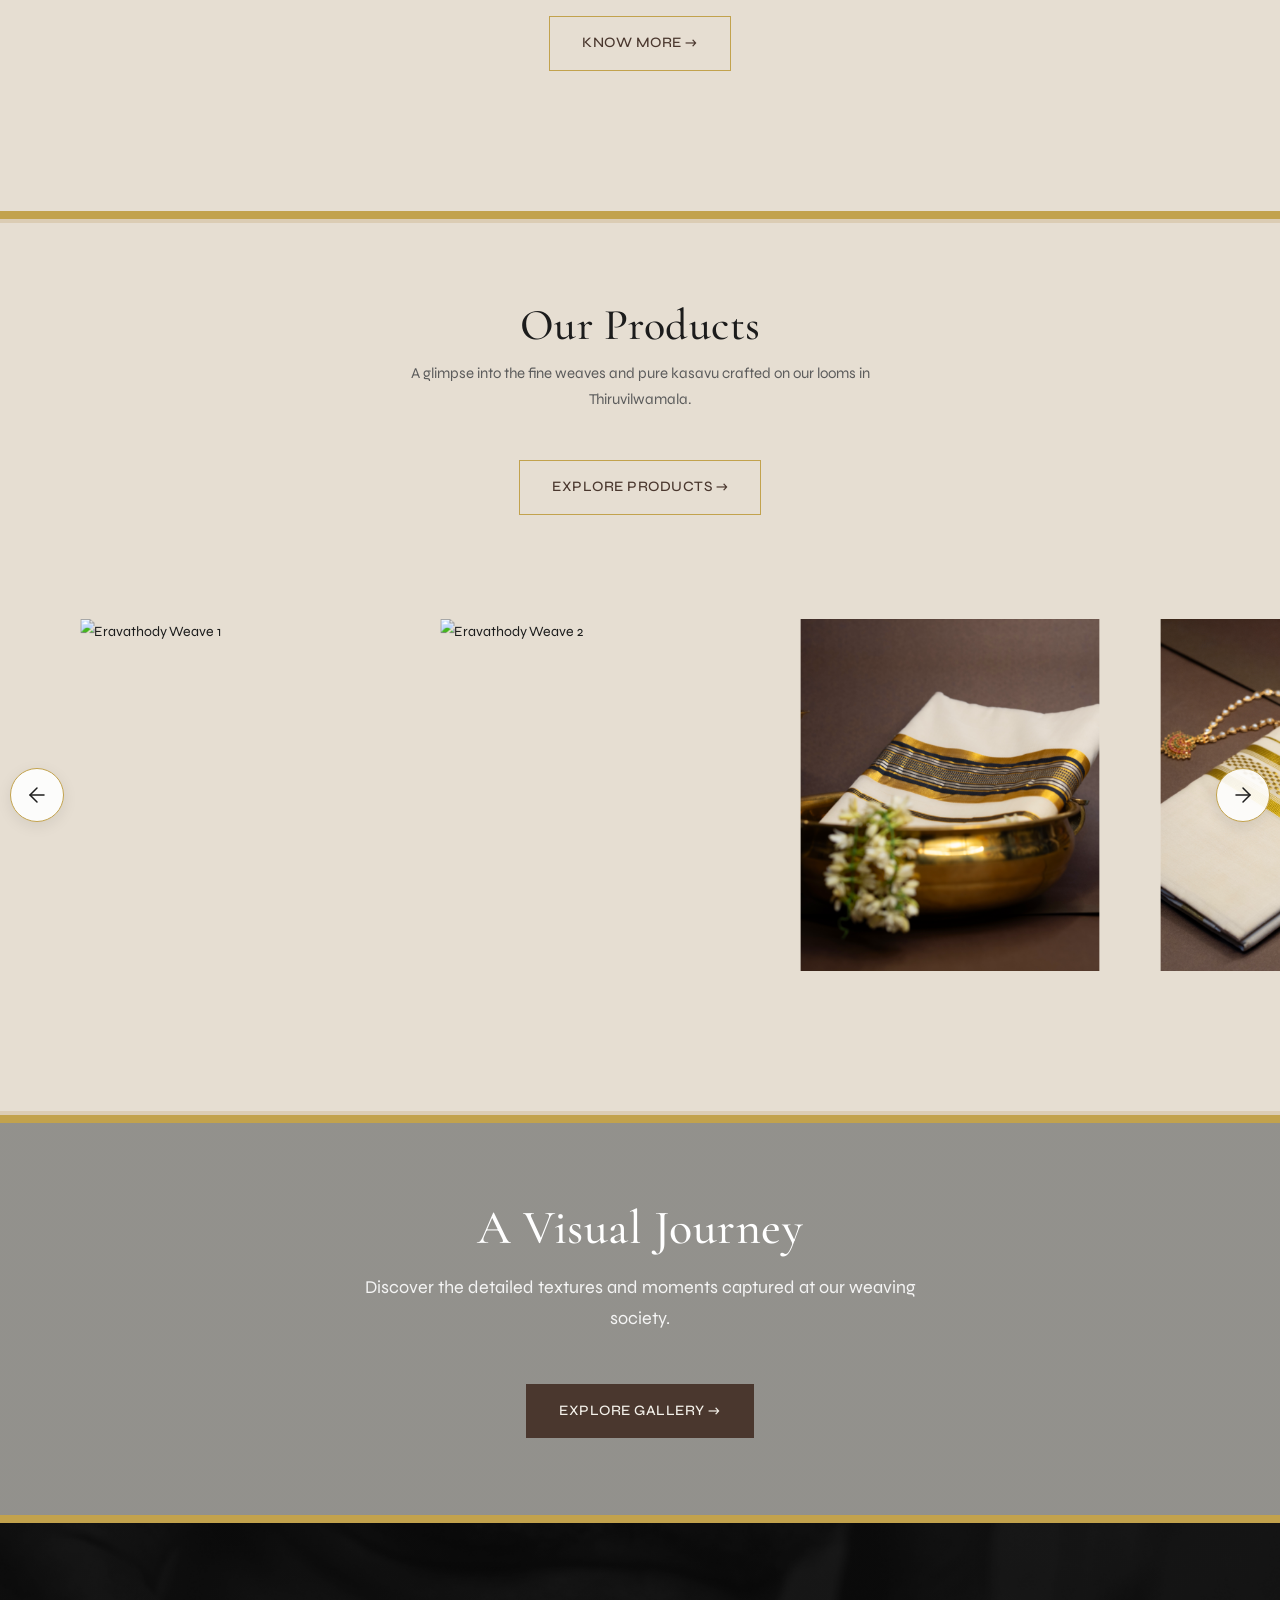
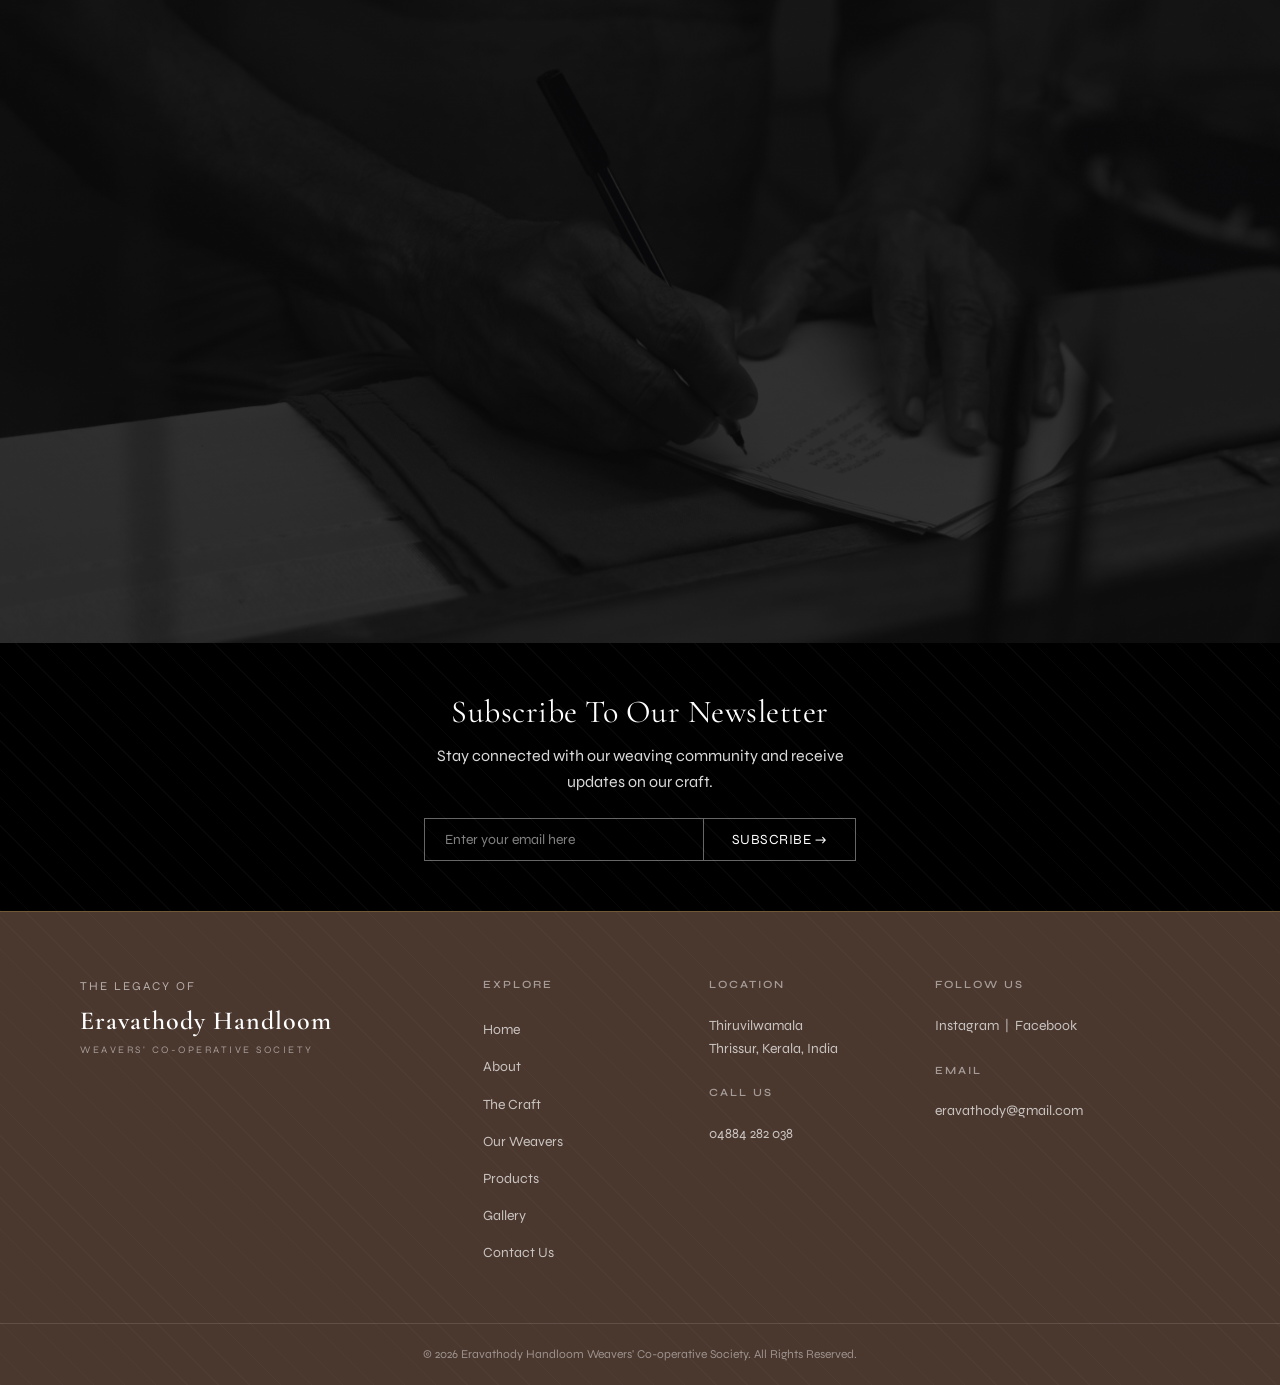
==== commit 4f97f1c7: "Standardize footer and exclude large PDFs from repo" ====
--- a/homepage/index.html
+++ b/homepage/index.html
@@ -26,7 +26,10 @@
     <header class="header">
         <!-- Navigation Bar click logo to home page -->
         <div class="logo">
-            <a href="#home">Eravathody Weavers</a>
+            <a href="#home">
+                <img src="imagesHP/Asset 1.png" alt="Eravathody Logo" class="nav-logo-img">
+                <span>Eravathody Handloom</span>
+            </a>
         </div>
         <!-- Navigation Bar links -->
         <nav class="nav-menu">
@@ -35,8 +38,9 @@
                 <li><a href="../about/about.html">About</a></li>
                 <li><a href="../the craft/craft.html">The Craft</a></li>
                 <li><a href="../our weavers/weavers.html">Our Weavers</a></li>
+                <li><a href="../products/products.html">Products</a></li>
                 <li><a href="../gallery/gallery.html">Gallery</a></li>
-                <li><a href="#contact">Contact Us</a></li>
+                <li><a href="../contact/contact.html">Contact Us</a></li>
             </ul>
         </nav>
         <div class="header__search">
@@ -96,7 +100,7 @@
                         continues to preserve authentic handloom craftsmanship through collective effort and cultural
                         integrity.
                     </p>
-                    <a href="../about/about.html" class="btn btn-outline">Know More</a>
+                    <a href="../about/about.html" class="btn btn-outline">Know More &rarr;</a>
                 </div>
             </div>
         </section>
@@ -128,21 +132,28 @@
                 <div class="artisan-photo-wrapper">
                     <img src="imagesHP/eravathody gang.png" alt="Eravathody Weavers Group" class="artisan-photo">
                 </div>
-                <a href="../our weavers/weavers.html" class="btn btn-outline artisan-btn">Know More</a>
-            </div>
-        </section>
-
-        <!-- ===== PRODUCT GALLERY SECTION ===== -->
+                <a href="../our weavers/weavers.html" class="btn btn-outline artisan-btn">Know More &rarr;</a>
+            </div>
+        </section>
+
+        <!-- ===== PRODUCT EXPLORATION SECTION ===== -->
         <section class="gallery">
             <div class="gallery__header">
-                <h2 class="gallery__heading">Product Gallery</h2>
-                <p class="gallery__subheading">A glimpse into the weaves, textures, and craftsmanship from our looms in
+                <h2 class="gallery__heading">Our Products</h2>
+                <p class="gallery__subheading">A glimpse into the fine weaves and pure kasavu crafted on our looms in
                     Thiruvilwamala.</p>
-                <a href="../gallery/gallery.html" class="btn btn-outline gallery__explore-btn">Explore More</a>
+                <a href="../products/products.html" class="btn btn-outline gallery__explore-btn">Explore Products &rarr;</a>
             </div>
             <!-- Images list -->
-            <div class="gallery__track" id="galleryTrack">
-                <div class="gallery__item">
+            <div class="gallery__track-container">
+                <button class="gallery__nav-btn gallery__prev-btn" id="galleryPrevBtn">
+                    <svg width="24" height="24" viewBox="0 0 24 24" fill="none" stroke="currentColor" stroke-width="1.5" stroke-linecap="round" stroke-linejoin="round"><line x1="19" y1="12" x2="5" y2="12"></line><polyline points="12 19 5 12 12 5"></polyline></svg>
+                </button>
+                <button class="gallery__nav-btn gallery__next-btn" id="galleryNextBtn">
+                    <svg width="24" height="24" viewBox="0 0 24 24" fill="none" stroke="currentColor" stroke-width="1.5" stroke-linecap="round" stroke-linejoin="round"><line x1="5" y1="12" x2="19" y2="12"></line><polyline points="12 5 19 12 12 19"></polyline></svg>
+                </button>
+                <div class="gallery__track" id="galleryTrack">
+                    <div class="gallery__item">
                     <img src="gallery section/DSC00782.jpg" alt="Eravathody Weave 1">
                 </div>
                 <div class="gallery__item">
@@ -175,6 +186,16 @@
                 <div class="gallery__item">
                     <img src="gallery section/_MG_9919.jpg" alt="Eravathody Weave 11">
                 </div>
+            </div>
+            </div>
+        </section>
+
+        <!-- ===== GALLERY EXPLORATION BANNER ===== -->
+        <section class="gallery-banner">
+            <div class="gallery-banner__content fade-in text-center">
+                <h2 class="gallery-banner__title">A Visual Journey</h2>
+                <p class="gallery-banner__desc">Discover the detailed textures and moments captured at our weaving society.</p>
+                <a href="../gallery/gallery.html" class="btn" style="color: #F4F1EA; border-color: transparent;">Explore Gallery &rarr;</a>
             </div>
         </section>
 
@@ -190,9 +211,8 @@
                     <p class="contact-banner__label"><strong>Office Time</strong></p>
                     <p class="contact-banner__text">Monday – Saturday 9am – 5pm, Sunday Closed</p>
                 </div>
-                <!--Button-->
-                <button id="openContactModel" class="btn btn-outline"
-                    style="color: #fff; border-color: var(--accent-gold); margin-top: 20px;">Contact Us</button>
+                <a href="../contact/contact.html" class="btn btn-outline"
+                    style="color: #fff; border-color: var(--accent-gold); margin-top: 20px; display: inline-block; text-decoration: none;">Contact Us &rarr;</a>
             </div>
         </section>
 
@@ -204,7 +224,7 @@
                 </p>
                 <div class="newsletter__form">
                     <input type="email" class="newsletter__input" placeholder="Enter your email here">
-                    <button class="newsletter__btn">Subscribe</button>
+                    <button class="newsletter__btn">Subscribe &rarr;</button>
                 </div>
             </div>
         </section>
@@ -297,7 +317,7 @@
 
                         <!-- Form Submission Action -->
                         <div class="form__row">
-                            <button type="submit" class="form__submit-btn">Submit</button>
+                            <button type="submit" class="form__submit-btn">Submit &rarr;</button>
                         </div>
 
                     </form>
@@ -325,8 +345,9 @@
                     <li><a href="../about/about.html">About</a></li>
                     <li><a href="../the craft/craft.html">The Craft</a></li>
                     <li><a href="../our weavers/weavers.html">Our Weavers</a></li>
+                    <li><a href="../products/products.html">Products</a></li>
                     <li><a href="../gallery/gallery.html">Gallery</a></li>
-                    <li><a href="#contact">Contact Us</a></li>
+                    <li><a href="../contact/contact.html">Contact Us</a></li>
                 </ul>
             </div>
 
@@ -336,13 +357,13 @@
                 <p class="footer__text">Thiruvilwamala<br>Thrissur, Kerala, India</p>
 
                 <h4 class="footer__title" style="margin-top: 24px;">Call Us</h4>
-                <p class="footer__text">+91 XXXXX XXXXX</p>
+                <p class="footer__text">04884 282 038</p>
             </div>
 
             <!-- Follow / Email Column -->
             <div class="footer__column">
                 <h4 class="footer__title">Follow Us</h4>
-                <p class="footer__text">Instagram &nbsp;|&nbsp; Facebook</p>
+                <p class="footer__text"><a href="https://www.instagram.com/eravathody_handloom_clothes/" target="_blank" style="color: inherit; text-decoration: none; transition: color 0.3s ease;" onmouseover="this.style.color='#C2A24D'" onmouseout="this.style.color='inherit'">Instagram</a> &nbsp;|&nbsp; <a href="https://www.facebook.com/p/ERAVATHODY-HANDLOOM-WEAVERS-CO-OPERATIVE-SOCIETY-100067706336729/" target="_blank" style="color: inherit; text-decoration: none; transition: color 0.3s ease;" onmouseover="this.style.color='#C2A24D'" onmouseout="this.style.color='inherit'">Facebook</a></p>
 
                 <h4 class="footer__title" style="margin-top: 24px;">Email</h4>
                 <p class="footer__text">eravathody@gmail.com</p>
@@ -351,12 +372,7 @@
 
         <!-- Bottom Bar -->
         <div class="footer__bottom">
-            <p class="footer__copy">&copy; 2026 Eravathody Handloom Weavers' Co-operative Society. All Rights Reserved.
-            </p>
-            <div class="footer__bottom-links">
-                <a href="#">Privacy Policy</a>
-                <a href="#">Terms &amp; Conditions</a>
-            </div>
+            <p class="footer__copy">&copy; 2026 Eravathody Handloom Weavers' Co-operative Society. All Rights Reserved.</p>
         </div>
     </footer>
 
--- a/homepage/homepage.css
+++ b/homepage/homepage.css
@@ -101,6 +101,15 @@
     font-weight: 600;
     color: #1C1C1C;
     letter-spacing: 0.5px;
+    display: flex;
+    align-items: center;
+    gap: 12px;
+}
+
+.nav-logo-img {
+    height: 40px;
+    width: auto;
+    object-fit: contain;
 }
 
 /* Navigation Menu Links container */
@@ -620,6 +629,43 @@
 }
 
 /* Horizontal scrollable track */
+.gallery__track-container {
+    position: relative;
+    width: 100%;
+}
+
+.gallery__nav-btn {
+    position: absolute;
+    top: 50%;
+    transform: translateY(-50%);
+    background: rgba(255, 255, 255, 0.9);
+    border: 1px solid #C2A24D;
+    color: #1C1C1C;
+    width: 54px;
+    height: 54px;
+    border-radius: 50%;
+    cursor: pointer;
+    z-index: 10;
+    display: flex;
+    align-items: center;
+    justify-content: center;
+    transition: all 0.3s ease;
+    box-shadow: 0 4px 15px rgba(0, 0, 0, 0.08);
+}
+
+.gallery__nav-btn:hover {
+    background: #C2A24D;
+    color: #fff;
+}
+
+.gallery__prev-btn {
+    left: 10px;
+}
+
+.gallery__next-btn {
+    right: 10px;
+}
+
 .gallery__track {
     display: flex;
     align-items: center;
@@ -647,7 +693,7 @@
     scroll-snap-align: center;
     overflow: hidden;
     filter: saturate(130%);
-    opacity: 0.45;
+    opacity: 1;
     transform: scale(0.88);
     transition: filter 0.4s ease, opacity 0.4s ease, transform 0.4s ease;
 }
@@ -665,6 +711,38 @@
     filter: saturate(130%);
     opacity: 1;
     transform: scale(1);
+}
+
+/* 8.5 GALLERY BANNER (.gallery-banner) */
+.gallery-banner {
+    min-height: 400px;
+    display: flex;
+    justify-content: center;
+    align-items: center;
+    background: linear-gradient(rgba(0, 0, 0, 0.4), rgba(0, 0, 0, 0.4)), url('exploregallery.jpeg') no-repeat center center / cover;
+    padding: 60px 20px;
+    position: relative;
+    text-align: center;
+    border-bottom: 8px solid #C2A24D;
+}
+
+.gallery-banner__content {
+    max-width: 600px;
+    color: #fff;
+}
+
+.gallery-banner__title {
+    font-family: 'Cormorant Garamond', serif;
+    font-size: 48px;
+    color: #fff;
+    margin-bottom: 15px;
+}
+
+.gallery-banner__desc {
+    font-family: 'Syne', sans-serif;
+    font-size: 18px;
+    color: rgba(255, 255, 255, 0.9);
+    margin-bottom: 30px;
 }
 
 /* 9. NEWSLETTER SUBSCRIPTION (.newsletter) */
@@ -1115,7 +1193,7 @@
 /* Bottom bar */
 .footer__bottom {
     display: flex;
-    justify-content: space-between;
+    justify-content: center;
     align-items: center;
     padding: 20px 80px;
     position: relative;
@@ -1128,6 +1206,7 @@
     color: rgba(255, 255, 255, 0.45);
     margin: 0;
     max-width: 100%;
+    text-align: center;
 }
 
 .footer__bottom-links {
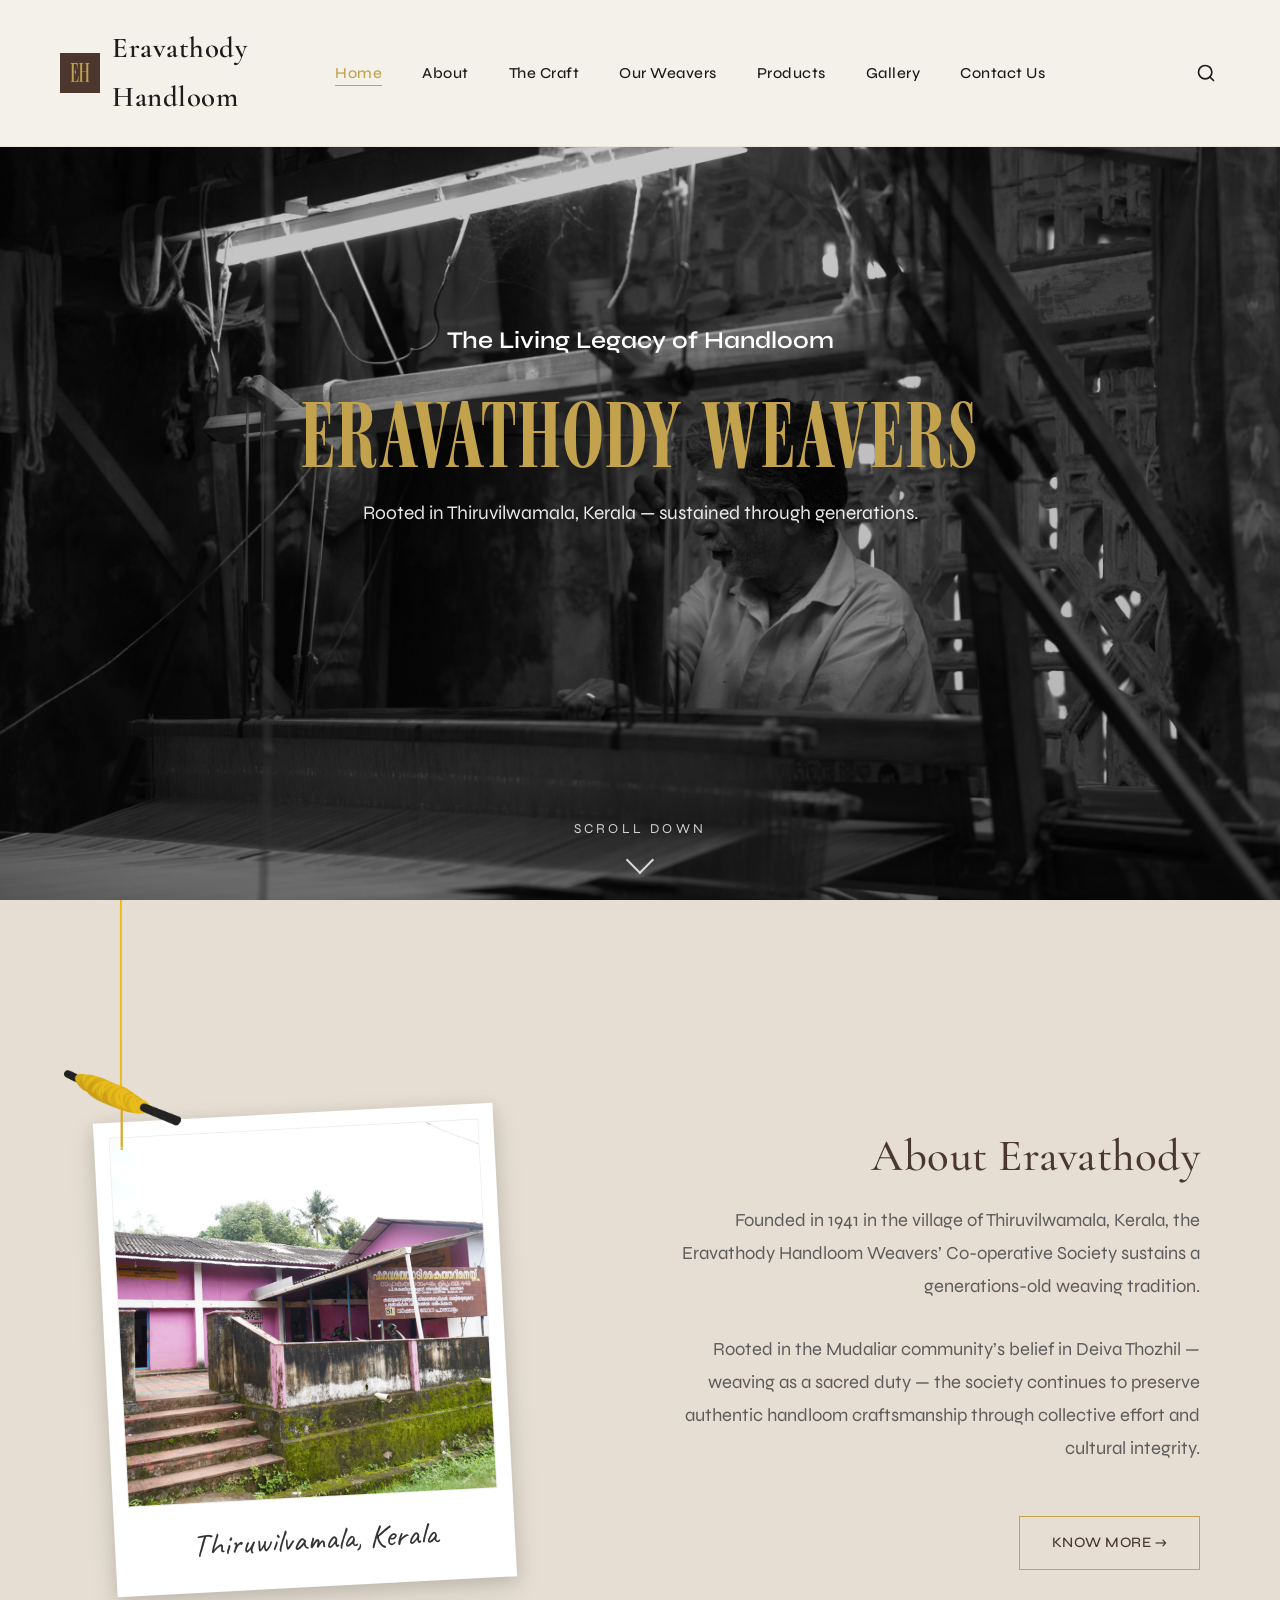
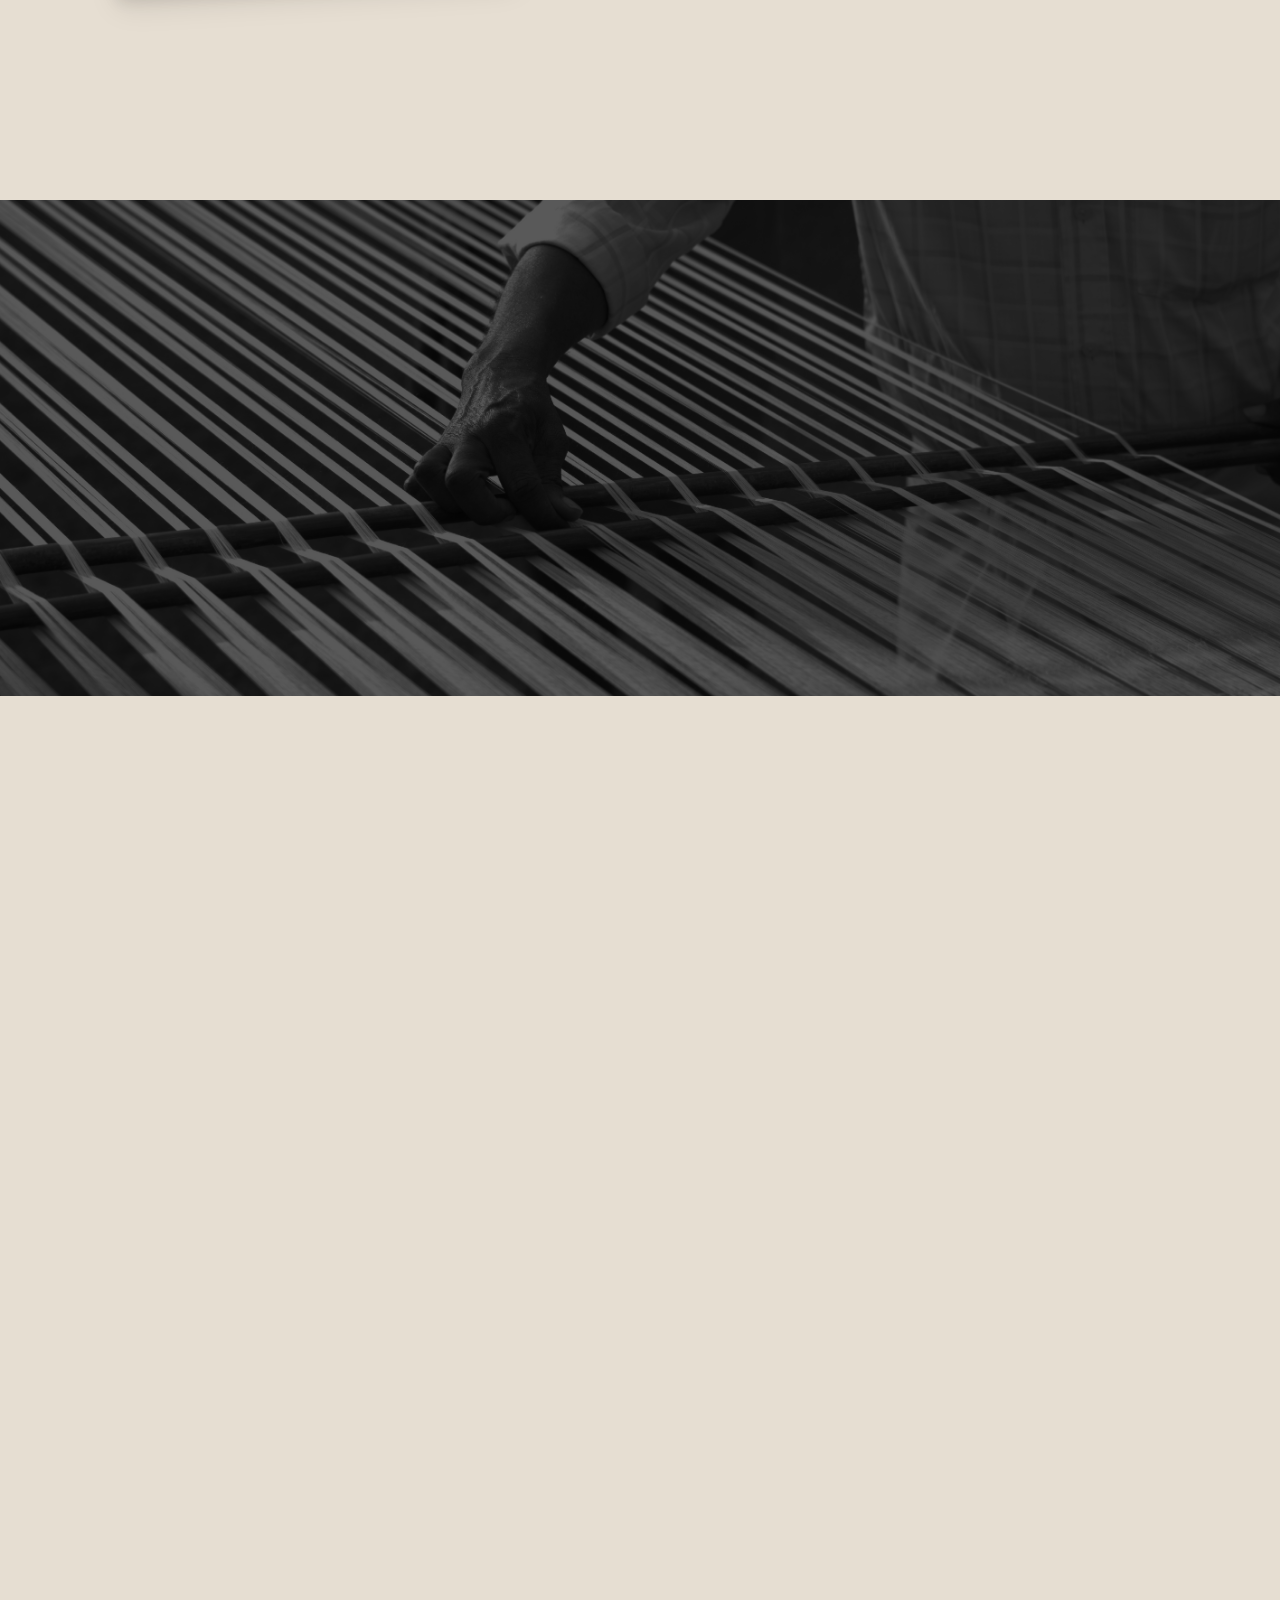
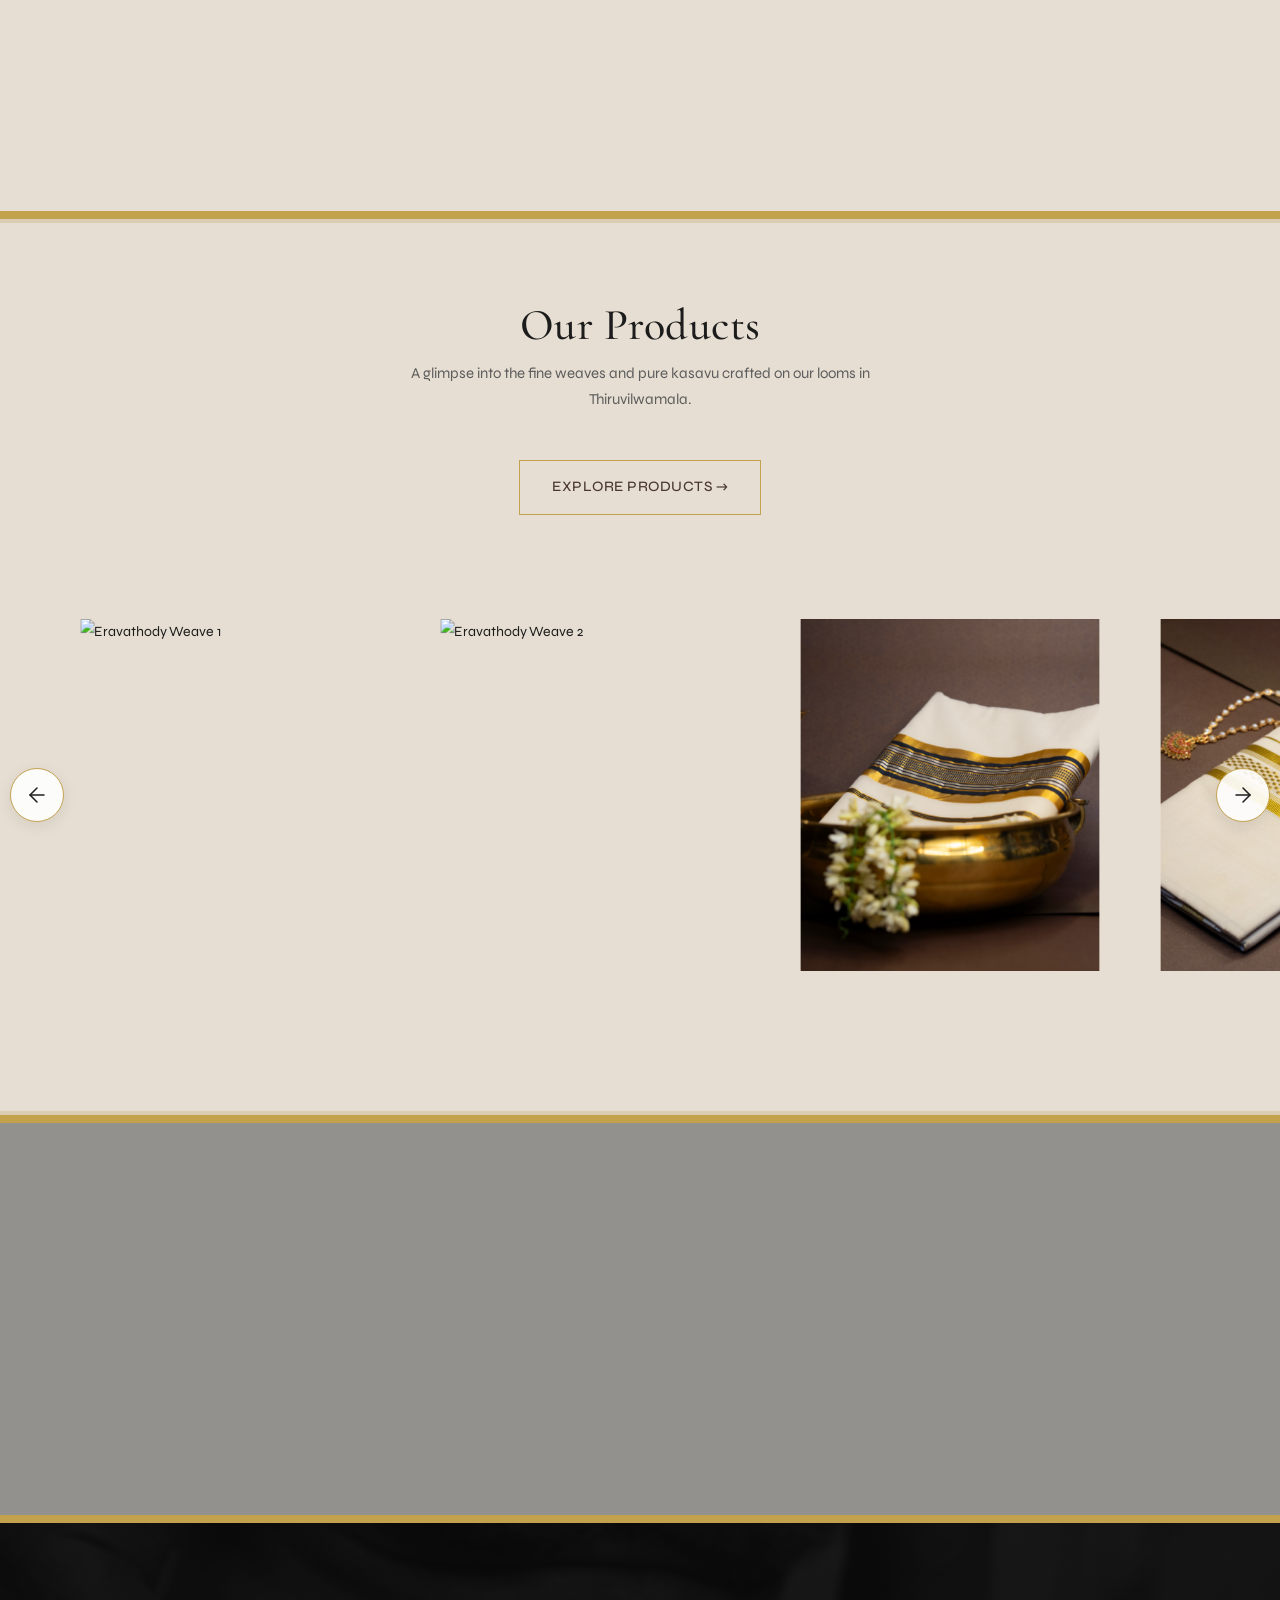
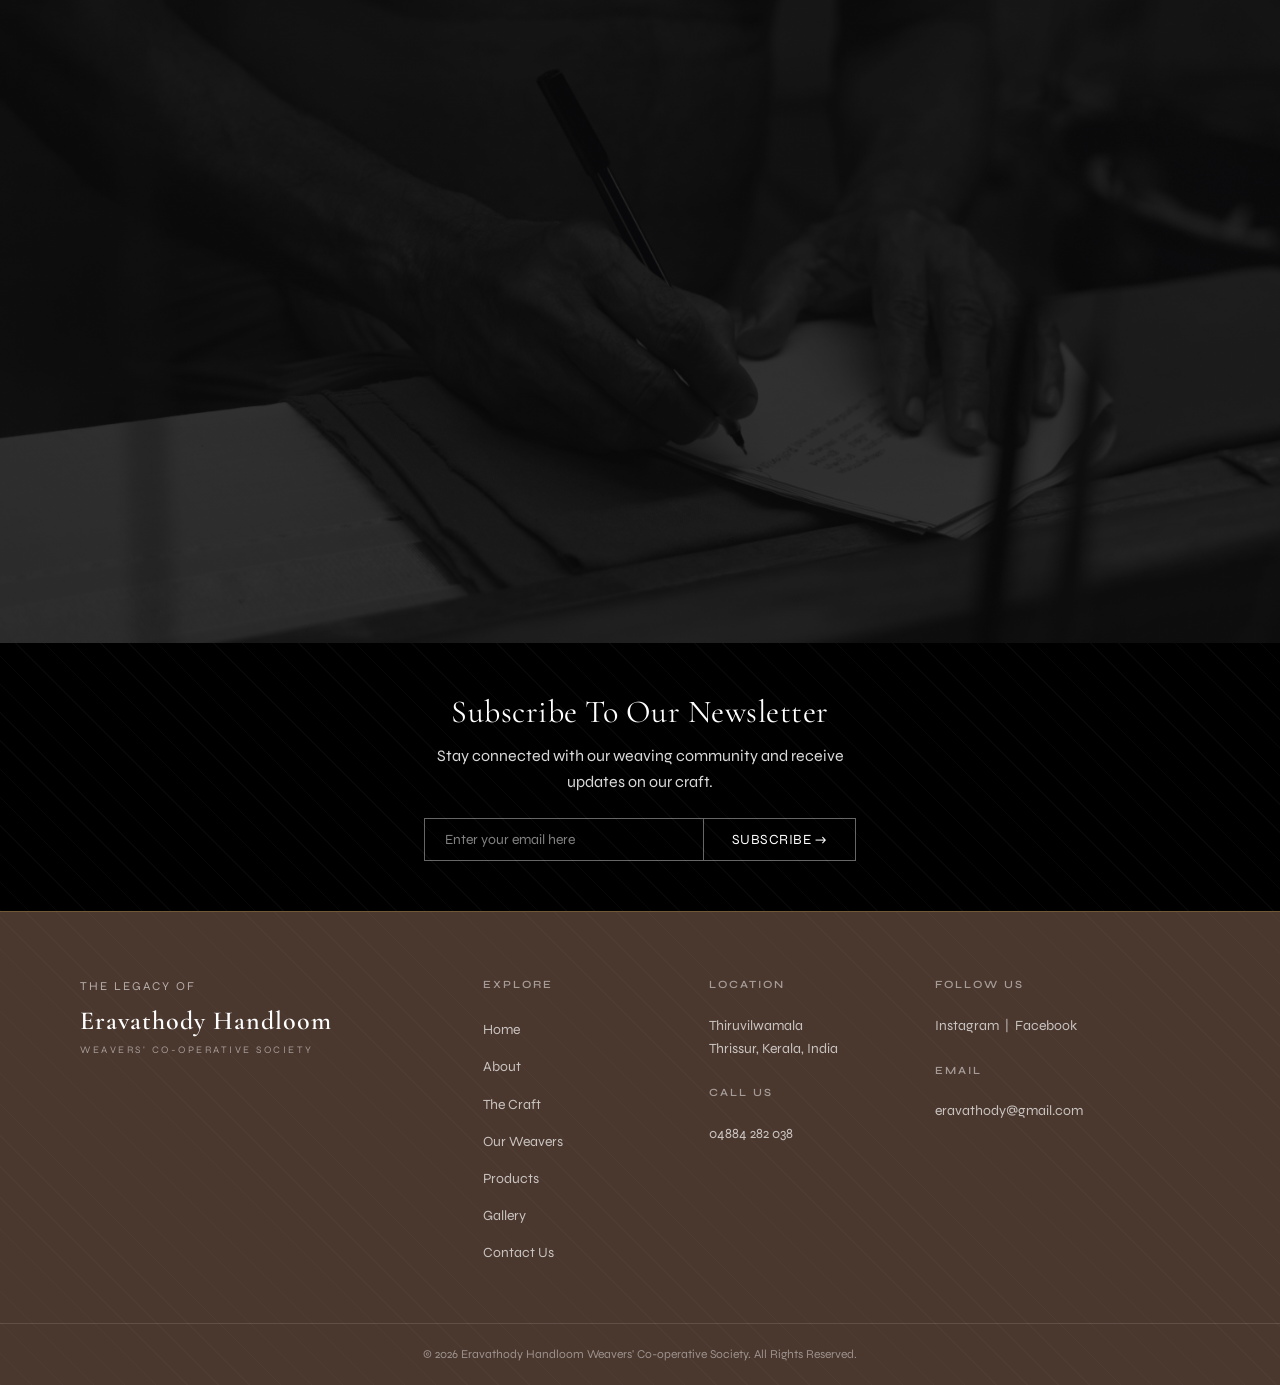
==== commit 312d6bc0: "Unify site navbar and refine page layouts" ====
--- a/homepage/index.html
+++ b/homepage/index.html
@@ -18,6 +18,7 @@
 
     <!-- Link external CSS -->
     <link rel="stylesheet" href="homepage.css">
+    <link rel="stylesheet" href="../navbar.css">
 </head>
 
 <body>
@@ -384,4 +385,4 @@
     <script src="homepage.js"></script>
 </body>
 
-</html>+</html>
--- a/navbar.css
+++ b/navbar.css
@@ -0,0 +1,139 @@
+/* Shared navbar styling copied from the homepage so every page matches. */
+.header {
+    display: grid;
+    grid-template-columns: 1fr auto 1fr;
+    align-items: center;
+    padding: 24px 60px;
+    background-color: #F4F1EA;
+    position: fixed;
+    top: 0;
+    width: 100%;
+    z-index: 1000;
+    border-bottom: 1px solid rgba(28, 28, 28, 0.05);
+}
+
+.logo {
+    flex: 1;
+    display: flex;
+    justify-content: flex-start;
+    justify-self: auto;
+}
+
+.logo a {
+    text-decoration: none;
+    font-family: 'Cormorant Garamond', serif;
+    font-size: 28.8px;
+    font-weight: 600;
+    color: #1C1C1C;
+    letter-spacing: 0.5px;
+    display: flex;
+    align-items: center;
+    gap: 12px;
+}
+
+.nav-logo-img {
+    height: 40px;
+    width: auto;
+    object-fit: contain;
+}
+
+.nav-menu {
+    display: flex;
+    justify-content: center;
+    justify-self: auto;
+    transform: translateX(50px);
+}
+
+.nav-links {
+    list-style: none;
+    display: flex;
+    gap: 40px;
+    margin: 0;
+}
+
+.header__search {
+    display: flex;
+    justify-content: flex-end;
+    align-items: center;
+    gap: 12px;
+    justify-self: auto;
+}
+
+.search-toggle {
+    background: none;
+    border: none;
+    color: #1C1C1C;
+    cursor: pointer;
+    display: flex;
+    align-items: center;
+    justify-content: center;
+    transition: color 0.3s ease;
+    padding: 4px;
+}
+
+.search-toggle:hover {
+    color: #C2A24D;
+}
+
+.header__search-bar {
+    width: 0;
+    opacity: 0;
+    overflow: hidden;
+    transition: all 0.3s ease;
+    display: flex;
+    align-items: center;
+}
+
+.header__search-bar.active {
+    width: 200px;
+    opacity: 1;
+}
+
+.header__search-input {
+    width: 100%;
+    padding: 8px 12px;
+    border: none;
+    border-bottom: 1px solid #C2A24D;
+    background: transparent;
+    font-family: 'Syne', sans-serif;
+    font-size: 14px;
+    color: #1C1C1C;
+    outline: none;
+}
+
+.header__search-input::placeholder {
+    color: #5C5C5C;
+    opacity: 0.6;
+}
+
+.nav-links a {
+    text-decoration: none;
+    font-family: 'Syne', sans-serif;
+    color: #1C1C1C;
+    font-size: 15.2px;
+    font-weight: 500;
+    letter-spacing: 0.5px;
+    transition: color 0.3s ease;
+    position: relative;
+}
+
+.nav-links a::after {
+    content: '';
+    position: absolute;
+    bottom: -4px;
+    left: 0;
+    width: 0%;
+    height: 1px;
+    background-color: #C2A24D;
+    transition: width 0.3s ease;
+}
+
+.nav-links a:hover,
+.nav-links a.active {
+    color: #C2A24D;
+}
+
+.nav-links a:hover::after,
+.nav-links a.active::after {
+    width: 100%;
+}
